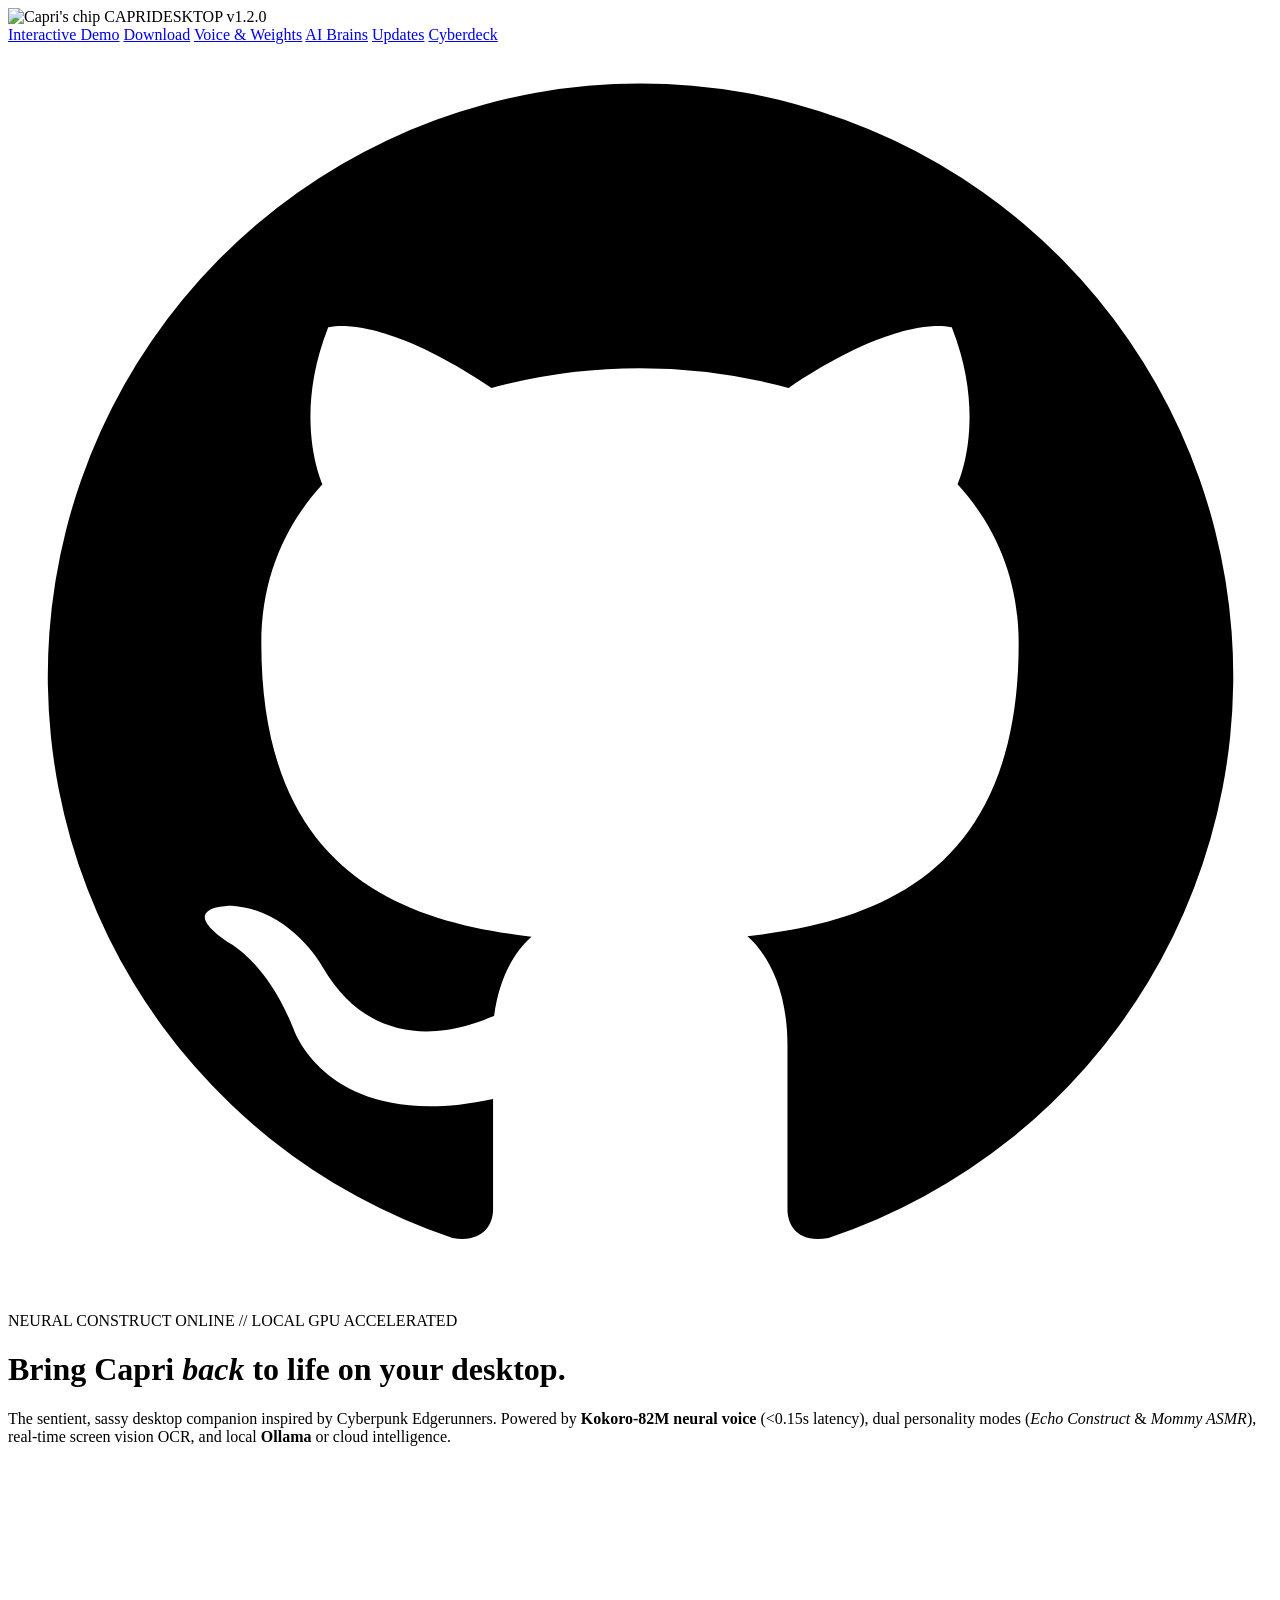
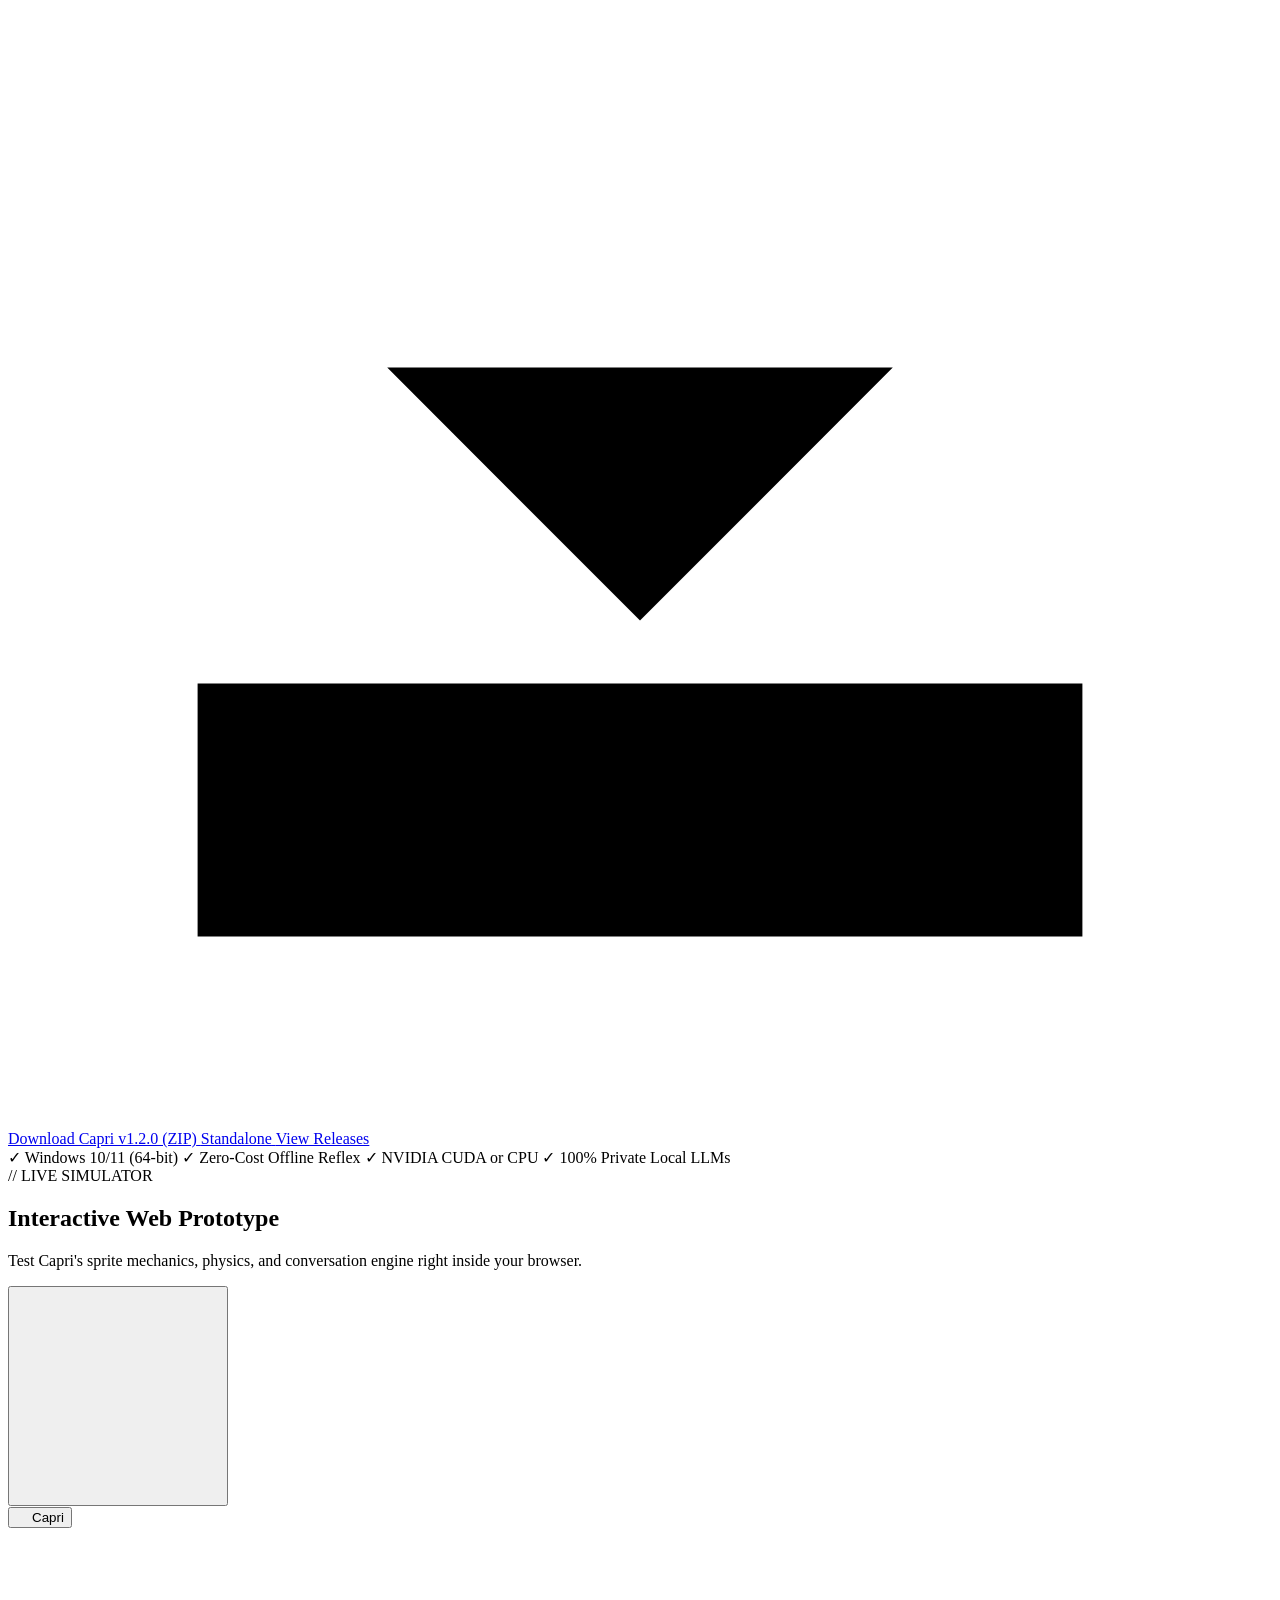
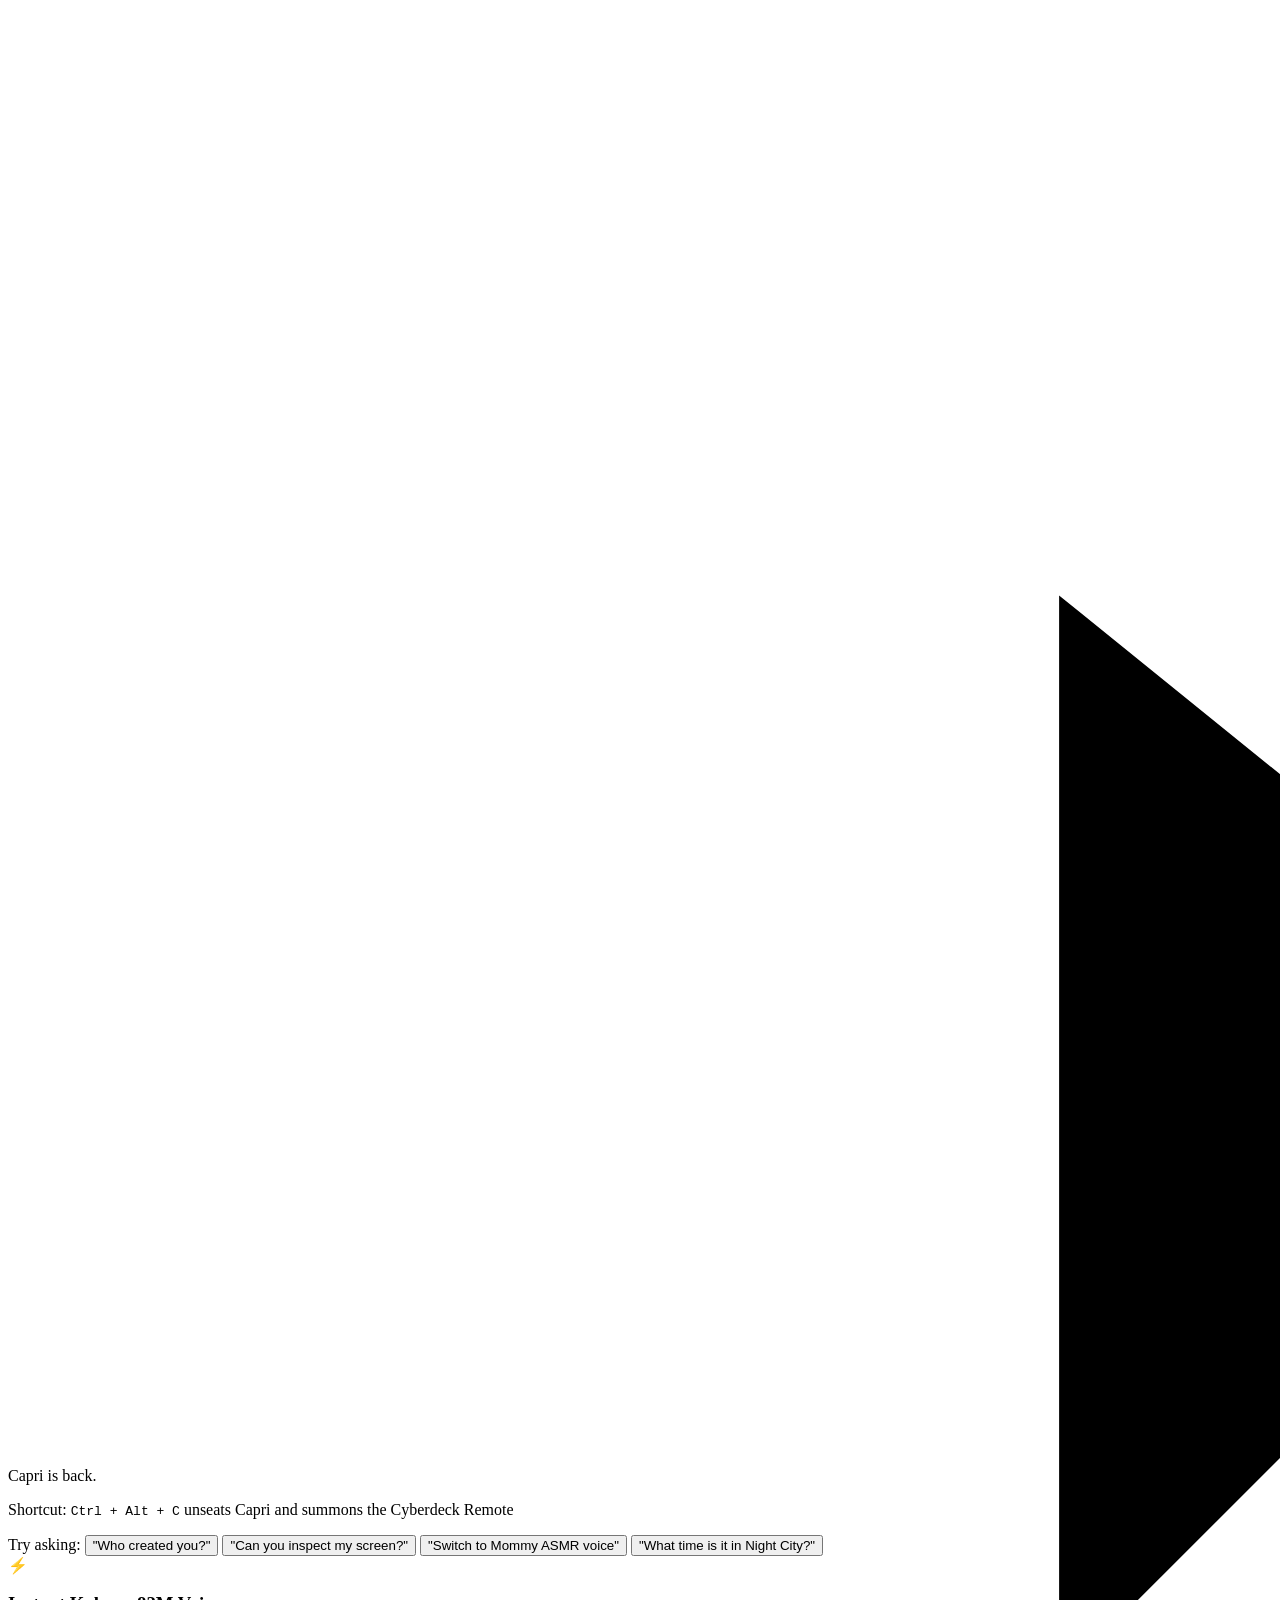
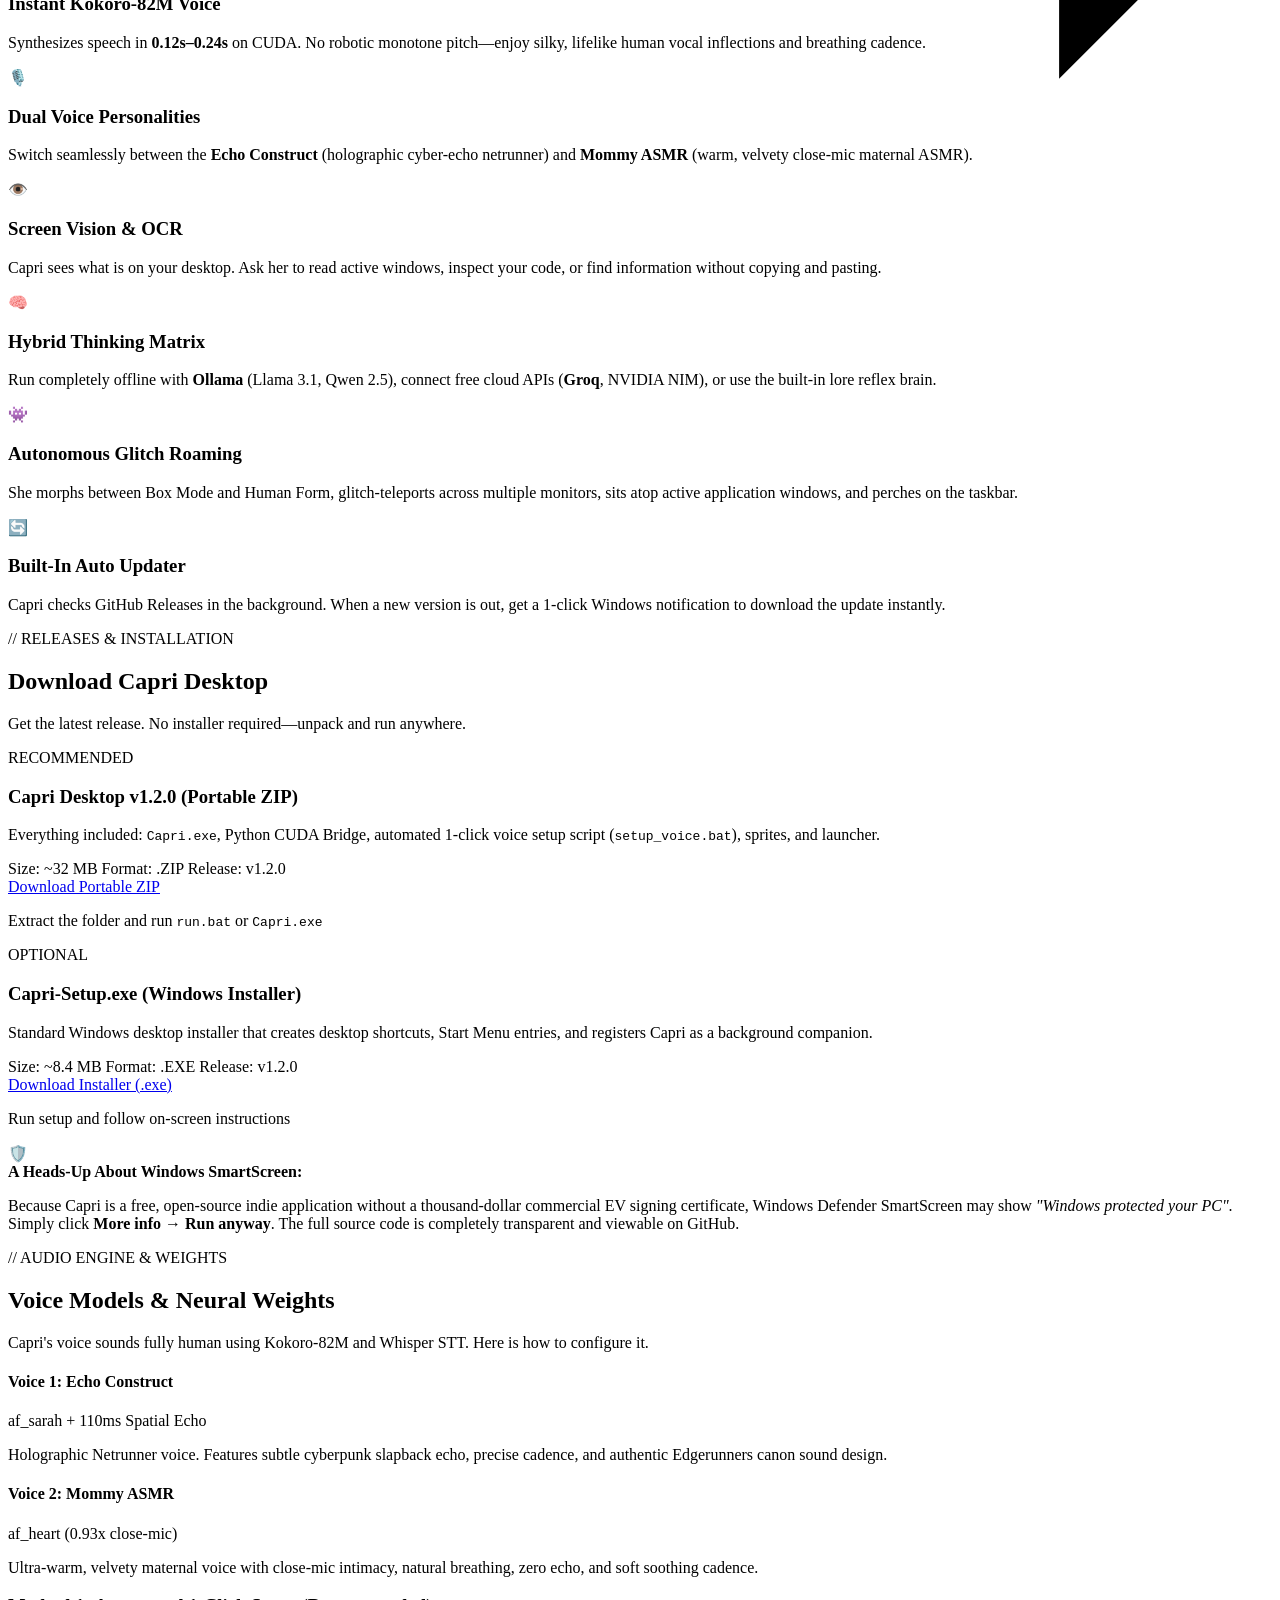
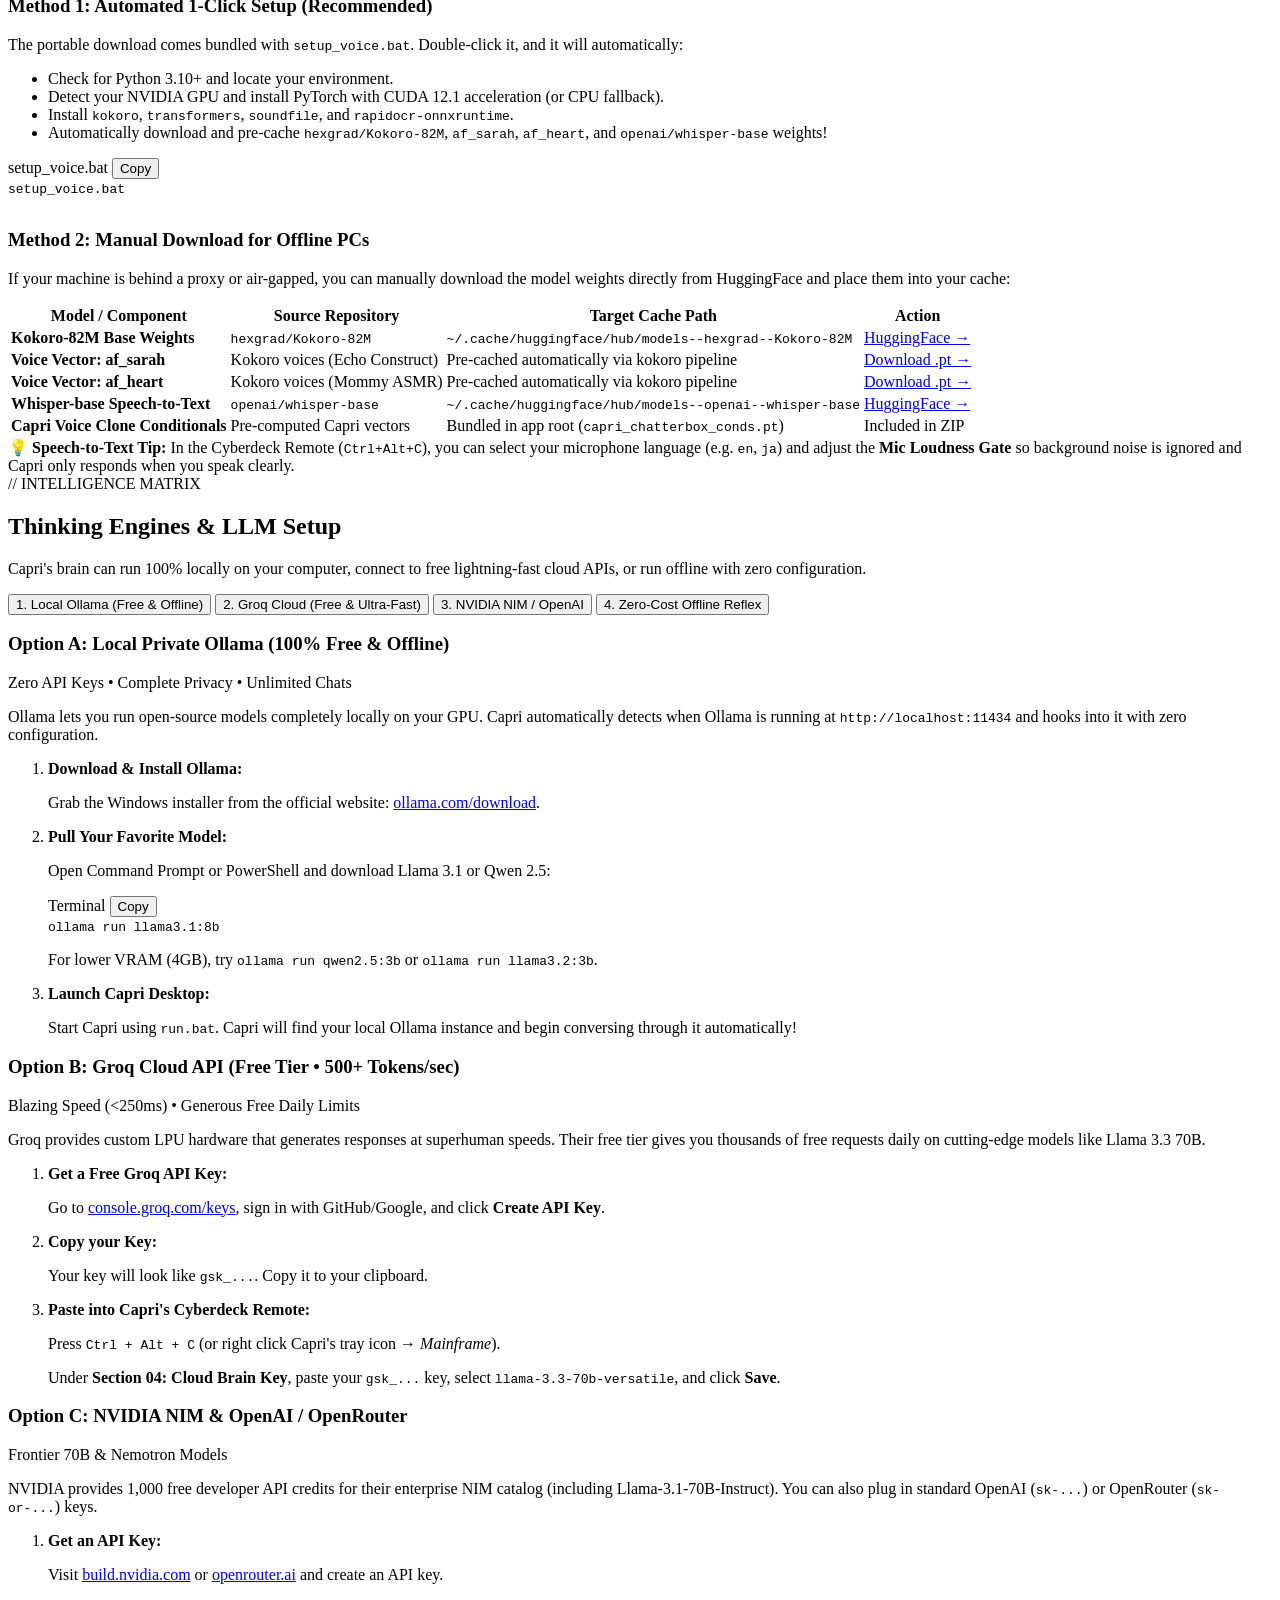
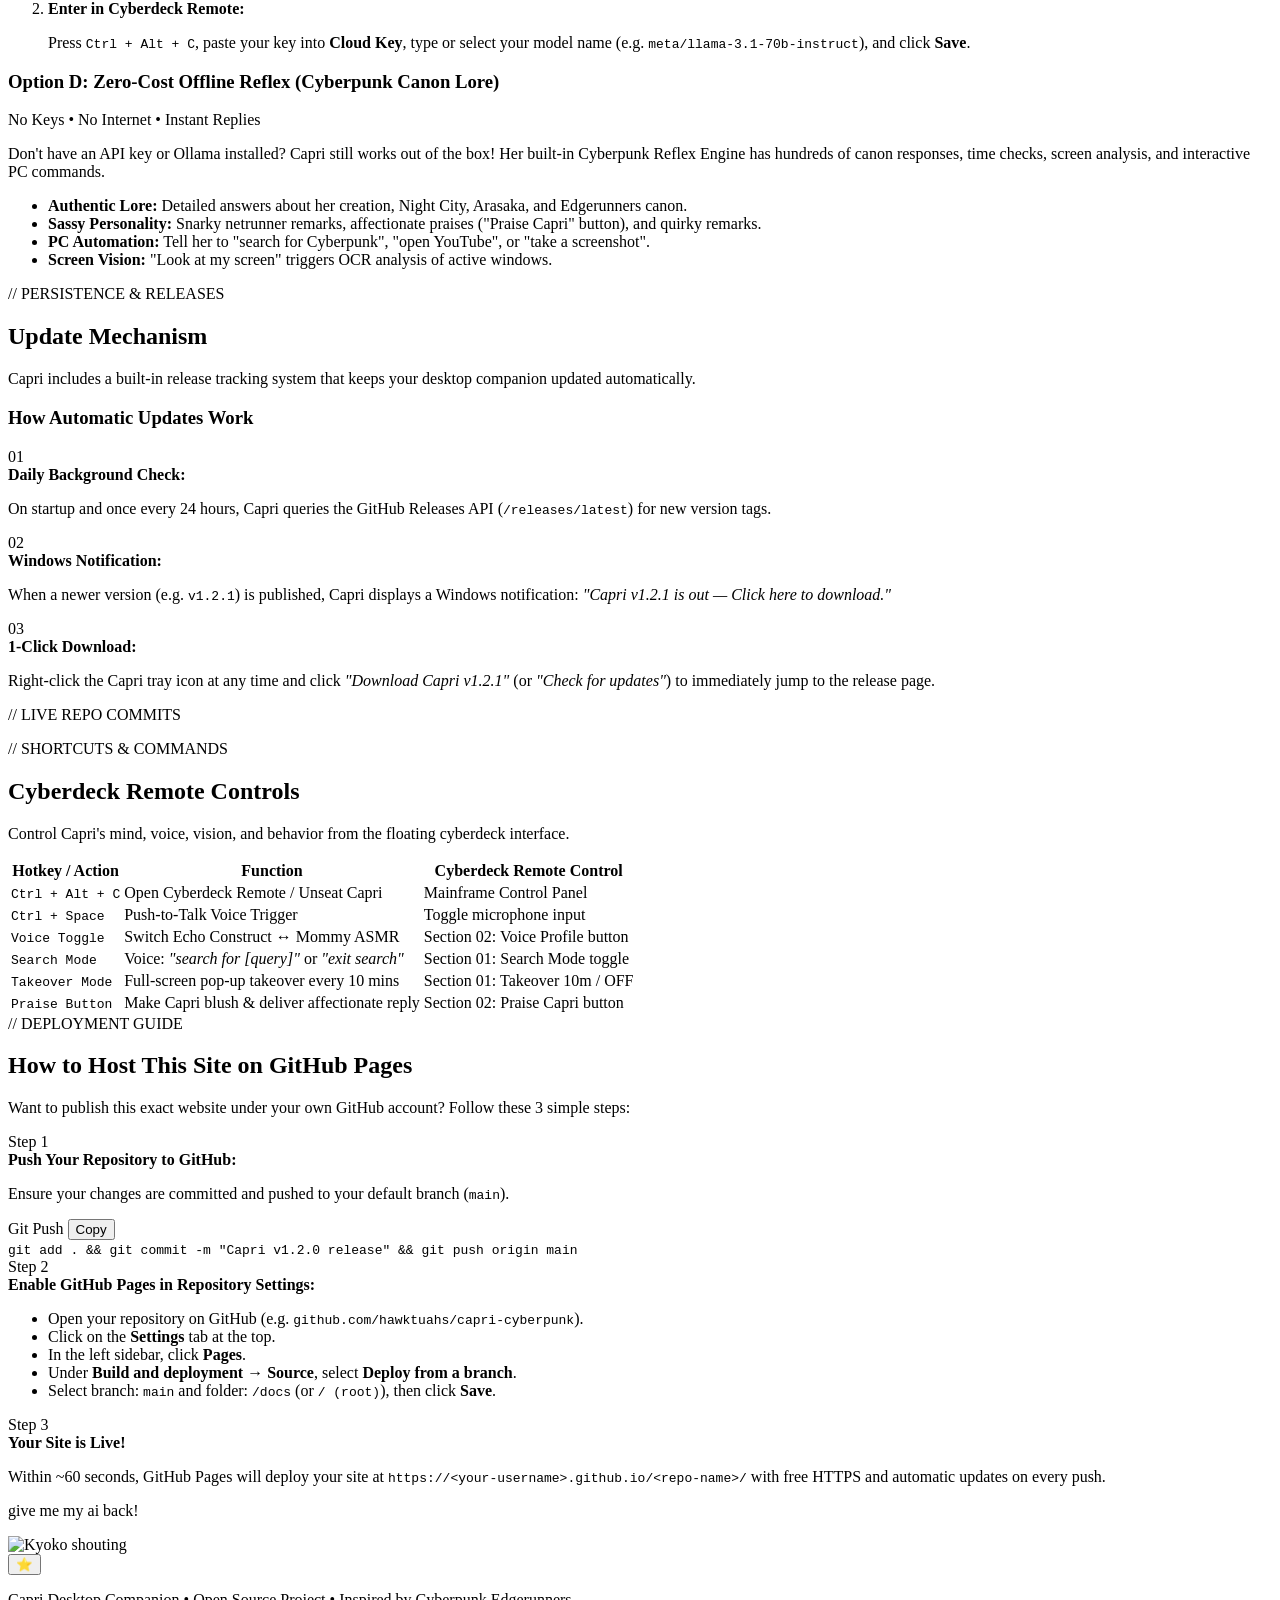
==== site/index.html @ 784b1cc0 "Update target repository to hawktuahs/capri-cyberpunk" ====
<!doctype html>
<html lang="en">
<head>
  <meta charset="UTF-8">
  <meta name="viewport" content="width=device-width, initial-scale=1">
  <meta name="theme-color" content="#0e1015">
  <meta name="description" content="Capri Desktop — The sentient Cyberpunk Edgerunners companion with Kokoro neural voice, dual personas (Echo & Mommy ASMR), screen vision, and local Ollama or cloud thinking.">
  <title>Capri Desktop // Sentient Cyberpunk Companion</title>
  <link rel="icon" type="image/x-icon" href="assets/chip.ico">
  <link rel="stylesheet" href="style.css">
  <script src="app.js" defer></script>
</head>
<body>
  <div class="nav-bar">
    <div class="nav-content">
      <div class="brand">
        <img class="nav-chip" src="assets/chip.png" alt="Capri's chip" width="36" height="25">
        <span class="brand-title">CAPRI<span class="brand-sub">DESKTOP v1.2.0</span></span>
      </div>
      <div class="nav-links">
        <a href="#demo">Interactive Demo</a>
        <a href="#downloads">Download</a>
        <a href="#voice-setup">Voice &amp; Weights</a>
        <a href="#brains">AI Brains</a>
        <a href="#updates">Updates</a>
        <a href="#controls">Cyberdeck</a>
        <a class="github-icon" href="https://github.com/hawktuahs/capri-cyberpunk" target="_blank" rel="noopener noreferrer" aria-label="GitHub Repository">
          <svg viewBox="0 0 24 24" aria-hidden="true"><path d="M12 .75a11.25 11.25 0 0 0-3.56 21.92c.56.1.77-.24.77-.54v-2.1c-3.13.68-3.79-1.33-3.79-1.33-.51-1.3-1.25-1.65-1.25-1.65-1.02-.7.08-.69.08-.69 1.13.08 1.72 1.16 1.72 1.16 1 1.72 2.62 1.22 3.26.93.1-.73.39-1.22.71-1.5-2.5-.29-5.13-1.25-5.13-5.57 0-1.23.44-2.23 1.16-3.02-.12-.28-.5-1.43.11-2.98 0 0 .95-.3 3.1 1.15a10.83 10.83 0 0 1 5.64 0c2.15-1.45 3.1-1.15 3.1-1.15.61 1.55.23 2.7.11 2.98.72.79 1.16 1.79 1.16 3.02 0 4.33-2.64 5.28-5.15 5.56.4.35.76 1.03.76 2.08v3.11c0 .3.2.65.78.54A11.25 11.25 0 0 0 12 .75Z"/></svg>
        </a>
      </div>
    </div>
  </div>

  <div class="page">
    <!-- HERO SECTION -->
    <header class="hero">
      <div class="status-badge"><span class="pulse-dot"></span> NEURAL CONSTRUCT ONLINE // LOCAL GPU ACCELERATED</div>
      <h1>Bring Capri <em>back</em> to life on your desktop.</h1>
      <p class="hero-desc">
        The sentient, sassy desktop companion inspired by Cyberpunk Edgerunners. Powered by 
        <strong>Kokoro-82M neural voice</strong> (&lt;0.15s latency), dual personality modes 
        (<em>Echo Construct</em> &amp; <em>Mommy ASMR</em>), real-time screen vision OCR, 
        and local <strong>Ollama</strong> or cloud intelligence.
      </p>

      <div class="hero-actions">
        <a id="install" class="btn btn-primary" href="https://github.com/hawktuahs/capri-cyberpunk/releases/download/v1.2.0/Capri-Desktop-v1.2.0.zip">
          <svg viewBox="0 0 20 20" aria-hidden="true"><path d="M10 2v10m-4-4 4 4 4-4M3 13v4h14v-4"/></svg>
          <span>Download Capri v1.2.0 (ZIP)</span>
          <span class="download-badge">Standalone</span>
        </a>
        <a class="btn btn-secondary" href="https://github.com/hawktuahs/capri-cyberpunk/releases/latest" target="_blank" rel="noopener noreferrer">
          <span>View Releases</span>
        </a>
      </div>
      <div class="hero-specs">
        <span>✓ Windows 10/11 (64-bit)</span>
        <span>✓ Zero-Cost Offline Reflex</span>
        <span>✓ NVIDIA CUDA or CPU</span>
        <span>✓ 100% Private Local LLMs</span>
      </div>
    </header>

    <!-- LIVE DEMO STAGE -->
    <section class="demo-section" id="demo">
      <div class="section-title-wrap">
        <span class="section-kicker">// LIVE SIMULATOR</span>
        <h2>Interactive Web Prototype</h2>
        <p>Test Capri's sprite mechanics, physics, and conversation engine right inside your browser.</p>
      </div>

      <div id="demo-box" class="demo" tabindex="-1" role="region" aria-label="Interactive browser demonstration of Capri">
        <button id="demo-capri" class="demo-capri" aria-label="Capri. Drag to move, click to react, or use arrow keys and Enter."><span class="sprite"></span></button>
        <div id="taskbar" class="taskbar"><span class="xp-start" aria-hidden="true"></span><button id="demo-restore" class="xp-app" type="button" aria-label="Bring Capri back"><img src="assets/chip.png" alt="" width="16" height="11">Capri</button></div>
        <div id="talk-pill" class="talk-pill" hidden>
          <button id="talk-type" type="button" aria-label="Type to Capri"><svg viewBox="0 0 24 24" aria-hidden="true"><g transform="rotate(-45 12 12)"><rect x="4" y="9.5" width="12" height="5" rx="1.2"/><path d="M16.6 9.5 21 12l-4.4 2.5Z"/><path class="gap" d="M7.2 9v6M16 9v6"/></g></svg></button>
          <span aria-hidden="true"></span>
          <button id="talk-voice" type="button" aria-label="Talk to Capri out loud"><svg viewBox="0 0 24 24" aria-hidden="true"><path d="M4.8 9.5v5M8.4 7v10M12 5v14M15.6 7.5v9M19.2 10v4"/></svg></button>
        </div>
        <div id="talk-box" class="talk-box" hidden aria-hidden="true"><svg class="talk-frame"></svg><p class="talk-heard"></p><p class="talk-reply"><span class="talk-name">CAPRI:</span> <span class="talk-words"></span><span class="talk-caret"></span></p></div>
        <form id="talk-typer" class="talk-typer" hidden><svg class="talk-frame" aria-hidden="true"></svg><label for="talk-input">&gt; you:</label><input id="talk-input" type="text" maxlength="240" autocomplete="off" spellcheck="false" enterkeyhint="send"></form>
        <div id="player-cursor" class="player-cursor" aria-hidden="true"><svg viewBox="0 0 28 34"><path d="M3 2v24l6-6 5 11 5-2-5-10h10L3 2Z"/></svg></div>
        <span id="demo-status" class="sr-only" role="status"></span>
      </div>

      <div class="demo-hints">
        <p class="hint">Shortcut: <code>Ctrl + Alt + C</code> unseats Capri and summons the Cyberdeck Remote</p>
        <div class="prompt-chips">
          <span class="prompt-label">Try asking:</span>
          <button type="button" class="chip-btn" data-say="Who created you?">"Who created you?"</button>
          <button type="button" class="chip-btn" data-say="Can you inspect my screen?">"Can you inspect my screen?"</button>
          <button type="button" class="chip-btn" data-say="Switch to Mommy ASMR voice">"Switch to Mommy ASMR voice"</button>
          <button type="button" class="chip-btn" data-say="What time is it in Night City?">"What time is it in Night City?"</button>
        </div>
      </div>
    </section>

    <!-- KEY FEATURES OVERVIEW -->
    <section class="features-grid">
      <div class="feature-card">
        <div class="card-icon">⚡</div>
        <h3>Instant Kokoro-82M Voice</h3>
        <p>Synthesizes speech in <strong>0.12s–0.24s</strong> on CUDA. No robotic monotone pitch—enjoy silky, lifelike human vocal inflections and breathing cadence.</p>
      </div>

      <div class="feature-card">
        <div class="card-icon">🎙️</div>
        <h3>Dual Voice Personalities</h3>
        <p>Switch seamlessly between the <strong>Echo Construct</strong> (holographic cyber-echo netrunner) and <strong>Mommy ASMR</strong> (warm, velvety close-mic maternal ASMR).</p>
      </div>

      <div class="feature-card">
        <div class="card-icon">👁️</div>
        <h3>Screen Vision &amp; OCR</h3>
        <p>Capri sees what is on your desktop. Ask her to read active windows, inspect your code, or find information without copying and pasting.</p>
      </div>

      <div class="feature-card">
        <div class="card-icon">🧠</div>
        <h3>Hybrid Thinking Matrix</h3>
        <p>Run completely offline with <strong>Ollama</strong> (Llama 3.1, Qwen 2.5), connect free cloud APIs (<strong>Groq</strong>, NVIDIA NIM), or use the built-in lore reflex brain.</p>
      </div>

      <div class="feature-card">
        <div class="card-icon">👾</div>
        <h3>Autonomous Glitch Roaming</h3>
        <p>She morphs between Box Mode and Human Form, glitch-teleports across multiple monitors, sits atop active application windows, and perches on the taskbar.</p>
      </div>

      <div class="feature-card">
        <div class="card-icon">🔄</div>
        <h3>Built-In Auto Updater</h3>
        <p>Capri checks GitHub Releases in the background. When a new version is out, get a 1-click Windows notification to download the update instantly.</p>
      </div>
    </section>

    <!-- DOWNLOADS SECTION -->
    <section class="content-section" id="downloads">
      <div class="section-title-wrap">
        <span class="section-kicker">// RELEASES &amp; INSTALLATION</span>
        <h2>Download Capri Desktop</h2>
        <p>Get the latest release. No installer required—unpack and run anywhere.</p>
      </div>

      <div class="downloads-container">
        <div class="download-card highlight">
          <div class="dl-badge">RECOMMENDED</div>
          <h3>Capri Desktop v1.2.0 (Portable ZIP)</h3>
          <p class="dl-desc">Everything included: <code>Capri.exe</code>, Python CUDA Bridge, automated 1-click voice setup script (<code>setup_voice.bat</code>), sprites, and launcher.</p>
          <div class="dl-meta">
            <span>Size: ~32 MB</span>
            <span>Format: .ZIP</span>
            <span>Release: v1.2.0</span>
          </div>
          <a class="btn btn-primary btn-block" href="https://github.com/hawktuahs/capri-cyberpunk/releases/download/v1.2.0/Capri-Desktop-v1.2.0.zip">
            Download Portable ZIP
          </a>
          <p class="dl-note">Extract the folder and run <code>run.bat</code> or <code>Capri.exe</code></p>
        </div>

        <div class="download-card">
          <div class="dl-badge secondary">OPTIONAL</div>
          <h3>Capri-Setup.exe (Windows Installer)</h3>
          <p class="dl-desc">Standard Windows desktop installer that creates desktop shortcuts, Start Menu entries, and registers Capri as a background companion.</p>
          <div class="dl-meta">
            <span>Size: ~8.4 MB</span>
            <span>Format: .EXE</span>
            <span>Release: v1.2.0</span>
          </div>
          <a class="btn btn-secondary btn-block" href="https://github.com/hawktuahs/capri-cyberpunk/releases/download/v1.2.0/Capri-Setup.exe">
            Download Installer (.exe)
          </a>
          <p class="dl-note">Run setup and follow on-screen instructions</p>
        </div>
      </div>

      <!-- SMART SCREEN HEADS UP -->
      <div class="alert-box">
        <div class="alert-icon">🛡️</div>
        <div class="alert-content">
          <strong>A Heads-Up About Windows SmartScreen:</strong>
          <p>
            Because Capri is a free, open-source indie application without a thousand-dollar commercial EV signing certificate, 
            Windows Defender SmartScreen may show <em>"Windows protected your PC"</em>. 
            Simply click <strong>More info</strong> &rarr; <strong>Run anyway</strong>. 
            The full source code is completely transparent and viewable on GitHub.
          </p>
        </div>
      </div>
    </section>

    <!-- VOICE MODELS & WEIGHTS SECTION -->
    <section class="content-section" id="voice-setup">
      <div class="section-title-wrap">
        <span class="section-kicker">// AUDIO ENGINE &amp; WEIGHTS</span>
        <h2>Voice Models &amp; Neural Weights</h2>
        <p>Capri's voice sounds fully human using Kokoro-82M and Whisper STT. Here is how to configure it.</p>
      </div>

      <div class="card voice-box">
        <div class="voice-personas">
          <div class="persona-card">
            <h4>Voice 1: Echo Construct</h4>
            <div class="persona-tag">af_sarah + 110ms Spatial Echo</div>
            <p>Holographic Netrunner voice. Features subtle cyberpunk slapback echo, precise cadence, and authentic Edgerunners canon sound design.</p>
          </div>
          <div class="persona-card">
            <h4>Voice 2: Mommy ASMR</h4>
            <div class="persona-tag">af_heart (0.93x close-mic)</div>
            <p>Ultra-warm, velvety maternal voice with close-mic intimacy, natural breathing, zero echo, and soft soothing cadence.</p>
          </div>
        </div>

        <h3 class="step-head">Method 1: Automated 1-Click Setup (Recommended)</h3>
        <p>The portable download comes bundled with <code>setup_voice.bat</code>. Double-click it, and it will automatically:</p>
        <ul class="clean-list">
          <li>Check for Python 3.10+ and locate your environment.</li>
          <li>Detect your NVIDIA GPU and install PyTorch with CUDA 12.1 acceleration (or CPU fallback).</li>
          <li>Install <code>kokoro</code>, <code>transformers</code>, <code>soundfile</code>, and <code>rapidocr-onnxruntime</code>.</li>
          <li>Automatically download and pre-cache <code>hexgrad/Kokoro-82M</code>, <code>af_sarah</code>, <code>af_heart</code>, and <code>openai/whisper-base</code> weights!</li>
        </ul>
        <div class="code-terminal">
          <div class="terminal-bar">
            <span>setup_voice.bat</span>
            <button class="copy-btn" data-copy="setup_voice.bat">Copy</button>
          </div>
          <code>setup_voice.bat</code>
        </div>

        <h3 class="step-head" style="margin-top: 2rem;">Method 2: Manual Download for Offline PCs</h3>
        <p>If your machine is behind a proxy or air-gapped, you can manually download the model weights directly from HuggingFace and place them into your cache:</p>

        <div class="table-responsive">
          <table class="weights-table">
            <thead>
              <tr>
                <th>Model / Component</th>
                <th>Source Repository</th>
                <th>Target Cache Path</th>
                <th>Action</th>
              </tr>
            </thead>
            <tbody>
              <tr>
                <td><strong>Kokoro-82M Base Weights</strong></td>
                <td><code>hexgrad/Kokoro-82M</code></td>
                <td><code>~/.cache/huggingface/hub/models--hexgrad--Kokoro-82M</code></td>
                <td><a href="https://huggingface.co/hexgrad/Kokoro-82M" target="_blank" class="table-link">HuggingFace &rarr;</a></td>
              </tr>
              <tr>
                <td><strong>Voice Vector: af_sarah</strong></td>
                <td>Kokoro voices (Echo Construct)</td>
                <td>Pre-cached automatically via kokoro pipeline</td>
                <td><a href="https://huggingface.co/hexgrad/Kokoro-82M/resolve/main/voices/af_sarah.pt" target="_blank" class="table-link">Download .pt &rarr;</a></td>
              </tr>
              <tr>
                <td><strong>Voice Vector: af_heart</strong></td>
                <td>Kokoro voices (Mommy ASMR)</td>
                <td>Pre-cached automatically via kokoro pipeline</td>
                <td><a href="https://huggingface.co/hexgrad/Kokoro-82M/resolve/main/voices/af_heart.pt" target="_blank" class="table-link">Download .pt &rarr;</a></td>
              </tr>
              <tr>
                <td><strong>Whisper-base Speech-to-Text</strong></td>
                <td><code>openai/whisper-base</code></td>
                <td><code>~/.cache/huggingface/hub/models--openai--whisper-base</code></td>
                <td><a href="https://huggingface.co/openai/whisper-base" target="_blank" class="table-link">HuggingFace &rarr;</a></td>
              </tr>
              <tr>
                <td><strong>Capri Voice Clone Conditionals</strong></td>
                <td>Pre-computed Capri vectors</td>
                <td>Bundled in app root (<code>capri_chatterbox_conds.pt</code>)</td>
                <td><span class="badge-included">Included in ZIP</span></td>
              </tr>
            </tbody>
          </table>
        </div>

        <div class="tip-box">
          <strong>💡 Speech-to-Text Tip:</strong> In the Cyberdeck Remote (<code>Ctrl+Alt+C</code>), you can select your microphone language (e.g. <code>en</code>, <code>ja</code>) and adjust the <strong>Mic Loudness Gate</strong> so background noise is ignored and Capri only responds when you speak clearly.
        </div>
      </div>
    </section>

    <!-- AI BRAINS & THINKING APIS (EXPLAINED SEPARATELY) -->
    <section class="content-section" id="brains">
      <div class="section-title-wrap">
        <span class="section-kicker">// INTELLIGENCE MATRIX</span>
        <h2>Thinking Engines &amp; LLM Setup</h2>
        <p>Capri's brain can run 100% locally on your computer, connect to free lightning-fast cloud APIs, or run offline with zero configuration.</p>
      </div>

      <!-- TAB BUTTONS -->
      <div class="tab-nav">
        <button class="tab-btn active" data-tab="tab-ollama">1. Local Ollama (Free &amp; Offline)</button>
        <button class="tab-btn" data-tab="tab-groq">2. Groq Cloud (Free &amp; Ultra-Fast)</button>
        <button class="tab-btn" data-tab="tab-nvidia">3. NVIDIA NIM / OpenAI</button>
        <button class="tab-btn" data-tab="tab-reflex">4. Zero-Cost Offline Reflex</button>
      </div>

      <!-- TAB 1: OLLAMA -->
      <div class="tab-content active" id="tab-ollama">
        <div class="card brain-card">
          <div class="brain-header">
            <h3>Option A: Local Private Ollama (100% Free &amp; Offline)</h3>
            <span class="badge-pill green">Zero API Keys • Complete Privacy • Unlimited Chats</span>
          </div>
          <p>
            Ollama lets you run open-source models completely locally on your GPU. Capri automatically detects when 
            Ollama is running at <code>http://localhost:11434</code> and hooks into it with zero configuration.
          </p>

          <ol class="setup-steps">
            <li>
              <strong>Download &amp; Install Ollama:</strong>
              <p>Grab the Windows installer from the official website: <a href="https://ollama.com/download" target="_blank">ollama.com/download</a>.</p>
            </li>
            <li>
              <strong>Pull Your Favorite Model:</strong>
              <p>Open Command Prompt or PowerShell and download Llama 3.1 or Qwen 2.5:</p>
              <div class="code-terminal">
                <div class="terminal-bar">
                  <span>Terminal</span>
                  <button class="copy-btn" data-copy="ollama run llama3.1:8b">Copy</button>
                </div>
                <code>ollama run llama3.1:8b</code>
              </div>
              <p class="sub-hint">For lower VRAM (4GB), try <code>ollama run qwen2.5:3b</code> or <code>ollama run llama3.2:3b</code>.</p>
            </li>
            <li>
              <strong>Launch Capri Desktop:</strong>
              <p>Start Capri using <code>run.bat</code>. Capri will find your local Ollama instance and begin conversing through it automatically!</p>
            </li>
          </ol>
        </div>
      </div>

      <!-- TAB 2: GROQ -->
      <div class="tab-content" id="tab-groq">
        <div class="card brain-card">
          <div class="brain-header">
            <h3>Option B: Groq Cloud API (Free Tier • 500+ Tokens/sec)</h3>
            <span class="badge-pill cyan">Blazing Speed (&lt;250ms) • Generous Free Daily Limits</span>
          </div>
          <p>
            Groq provides custom LPU hardware that generates responses at superhuman speeds. Their free tier gives you 
            thousands of free requests daily on cutting-edge models like Llama 3.3 70B.
          </p>

          <ol class="setup-steps">
            <li>
              <strong>Get a Free Groq API Key:</strong>
              <p>Go to <a href="https://console.groq.com/keys" target="_blank">console.groq.com/keys</a>, sign in with GitHub/Google, and click <strong>Create API Key</strong>.</p>
            </li>
            <li>
              <strong>Copy your Key:</strong>
              <p>Your key will look like <code>gsk_...</code>. Copy it to your clipboard.</p>
            </li>
            <li>
              <strong>Paste into Capri's Cyberdeck Remote:</strong>
              <p>Press <code>Ctrl + Alt + C</code> (or right click Capri's tray icon &rarr; <em>Mainframe</em>).</p>
              <p>Under <strong>Section 04: Cloud Brain Key</strong>, paste your <code>gsk_...</code> key, select <code>llama-3.3-70b-versatile</code>, and click <strong>Save</strong>.</p>
            </li>
          </ol>
        </div>
      </div>

      <!-- TAB 3: NVIDIA NIM -->
      <div class="tab-content" id="tab-nvidia">
        <div class="card brain-card">
          <div class="brain-header">
            <h3>Option C: NVIDIA NIM &amp; OpenAI / OpenRouter</h3>
            <span class="badge-pill purple">Frontier 70B &amp; Nemotron Models</span>
          </div>
          <p>
            NVIDIA provides 1,000 free developer API credits for their enterprise NIM catalog (including Llama-3.1-70B-Instruct). 
            You can also plug in standard OpenAI (<code>sk-...</code>) or OpenRouter (<code>sk-or-...</code>) keys.
          </p>

          <ol class="setup-steps">
            <li>
              <strong>Get an API Key:</strong>
              <p>Visit <a href="https://build.nvidia.com/" target="_blank">build.nvidia.com</a> or <a href="https://openrouter.ai/" target="_blank">openrouter.ai</a> and create an API key.</p>
            </li>
            <li>
              <strong>Enter in Cyberdeck Remote:</strong>
              <p>Press <code>Ctrl + Alt + C</code>, paste your key into <strong>Cloud Key</strong>, type or select your model name (e.g. <code>meta/llama-3.1-70b-instruct</code>), and click <strong>Save</strong>.</p>
            </li>
          </ol>
        </div>
      </div>

      <!-- TAB 4: OFFLINE REFLEX -->
      <div class="tab-content" id="tab-reflex">
        <div class="card brain-card">
          <div class="brain-header">
            <h3>Option D: Zero-Cost Offline Reflex (Cyberpunk Canon Lore)</h3>
            <span class="badge-pill orange">No Keys • No Internet • Instant Replies</span>
          </div>
          <p>
            Don't have an API key or Ollama installed? Capri still works out of the box! Her built-in 
            Cyberpunk Reflex Engine has hundreds of canon responses, time checks, screen analysis, 
            and interactive PC commands.
          </p>
          <ul class="clean-list">
            <li><strong>Authentic Lore:</strong> Detailed answers about her creation, Night City, Arasaka, and Edgerunners canon.</li>
            <li><strong>Sassy Personality:</strong> Snarky netrunner remarks, affectionate praises ("Praise Capri" button), and quirky remarks.</li>
            <li><strong>PC Automation:</strong> Tell her to "search for Cyberpunk", "open YouTube", or "take a screenshot".</li>
            <li><strong>Screen Vision:</strong> "Look at my screen" triggers OCR analysis of active windows.</li>
          </ul>
        </div>
      </div>
    </section>

    <!-- UPDATE MECHANISM SECTION -->
    <section class="content-section" id="updates">
      <div class="section-title-wrap">
        <span class="section-kicker">// PERSISTENCE &amp; RELEASES</span>
        <h2>Update Mechanism</h2>
        <p>Capri includes a built-in release tracking system that keeps your desktop companion updated automatically.</p>
      </div>

      <div class="updates-layout">
        <div class="card updates-card">
          <h3>How Automatic Updates Work</h3>
          <div class="flow-step">
            <span class="step-num">01</span>
            <div>
              <strong>Daily Background Check:</strong>
              <p>On startup and once every 24 hours, Capri queries the GitHub Releases API (<code>/releases/latest</code>) for new version tags.</p>
            </div>
          </div>

          <div class="flow-step">
            <span class="step-num">02</span>
            <div>
              <strong>Windows Notification:</strong>
              <p>When a newer version (e.g. <code>v1.2.1</code>) is published, Capri displays a Windows notification: <em>"Capri v1.2.1 is out — Click here to download."</em></p>
            </div>
          </div>

          <div class="flow-step">
            <span class="step-num">03</span>
            <div>
              <strong>1-Click Download:</strong>
              <p>Right-click the Capri tray icon at any time and click <em>"Download Capri v1.2.1"</em> (or <em>"Check for updates"</em>) to immediately jump to the release page.</p>
            </div>
          </div>
        </div>

        <aside id="changelog" class="changelog" aria-label="Latest changes">
          <p class="changelog-head">// LIVE REPO COMMITS</p>
          <div class="changelog-window">
            <ol class="changelog-track"></ol>
          </div>
        </aside>
      </div>
    </section>

    <!-- CYBERDECK REMOTE & CONTROLS -->
    <section class="content-section" id="controls">
      <div class="section-title-wrap">
        <span class="section-kicker">// SHORTCUTS &amp; COMMANDS</span>
        <h2>Cyberdeck Remote Controls</h2>
        <p>Control Capri's mind, voice, vision, and behavior from the floating cyberdeck interface.</p>
      </div>

      <div class="table-responsive">
        <table class="controls-table">
          <thead>
            <tr>
              <th>Hotkey / Action</th>
              <th>Function</th>
              <th>Cyberdeck Remote Control</th>
            </tr>
          </thead>
          <tbody>
            <tr>
              <td><code>Ctrl + Alt + C</code></td>
              <td>Open Cyberdeck Remote / Unseat Capri</td>
              <td>Mainframe Control Panel</td>
            </tr>
            <tr>
              <td><code>Ctrl + Space</code></td>
              <td>Push-to-Talk Voice Trigger</td>
              <td>Toggle microphone input</td>
            </tr>
            <tr>
              <td><code>Voice Toggle</code></td>
              <td>Switch Echo Construct &harr; Mommy ASMR</td>
              <td>Section 02: Voice Profile button</td>
            </tr>
            <tr>
              <td><code>Search Mode</code></td>
              <td>Voice: <em>"search for [query]"</em> or <em>"exit search"</em></td>
              <td>Section 01: Search Mode toggle</td>
            </tr>
            <tr>
              <td><code>Takeover Mode</code></td>
              <td>Full-screen pop-up takeover every 10 mins</td>
              <td>Section 01: Takeover 10m / OFF</td>
            </tr>
            <tr>
              <td><code>Praise Button</code></td>
              <td>Make Capri blush &amp; deliver affectionate reply</td>
              <td>Section 02: Praise Capri button</td>
            </tr>
          </tbody>
        </table>
      </div>
    </section>

    <!-- GITHUB PAGES PUBLISHING GUIDE -->
    <section class="content-section" id="publishing">
      <div class="section-title-wrap">
        <span class="section-kicker">// DEPLOYMENT GUIDE</span>
        <h2>How to Host This Site on GitHub Pages</h2>
        <p>Want to publish this exact website under your own GitHub account? Follow these 3 simple steps:</p>
      </div>

      <div class="card publish-guide">
        <div class="guide-step">
          <div class="step-badge">Step 1</div>
          <div class="step-body">
            <strong>Push Your Repository to GitHub:</strong>
            <p>Ensure your changes are committed and pushed to your default branch (<code>main</code>).</p>
            <div class="code-terminal">
              <div class="terminal-bar">
                <span>Git Push</span>
                <button class="copy-btn" data-copy="git add . && git commit -m 'Capri v1.2.0 release' && git push origin main">Copy</button>
              </div>
              <code>git add . && git commit -m "Capri v1.2.0 release" && git push origin main</code>
            </div>
          </div>
        </div>

        <div class="guide-step">
          <div class="step-badge">Step 2</div>
          <div class="step-body">
            <strong>Enable GitHub Pages in Repository Settings:</strong>
            <ul class="clean-list">
              <li>Open your repository on GitHub (e.g. <code>github.com/hawktuahs/capri-cyberpunk</code>).</li>
              <li>Click on the <strong>Settings</strong> tab at the top.</li>
              <li>In the left sidebar, click <strong>Pages</strong>.</li>
              <li>Under <strong>Build and deployment &rarr; Source</strong>, select <strong>Deploy from a branch</strong>.</li>
              <li>Select branch: <code>main</code> and folder: <code>/docs</code> (or <code>/ (root)</code>), then click <strong>Save</strong>.</li>
            </ul>
          </div>
        </div>

        <div class="guide-step">
          <div class="step-badge">Step 3</div>
          <div class="step-body">
            <strong>Your Site is Live!</strong>
            <p>Within ~60 seconds, GitHub Pages will deploy your site at <code>https://&lt;your-username&gt;.github.io/&lt;repo-name&gt;/</code> with free HTTPS and automatic updates on every push.</p>
          </div>
        </div>
      </div>
    </section>

    <!-- FOOTER -->
    <footer class="footer">
      <aside class="kyoko">
        <p class="bubble">give me my ai back!</p>
        <img src="assets/kyoko.png" alt="Kyoko shouting" width="120" height="120">
      </aside>
      <div class="footer-bottom">
        <button id="star" class="star" type="button" data-api="https://capri-reactions.lachydotmcg.workers.dev/star" aria-pressed="false">⭐<span></span></button>
        <p class="footer-credits">Capri Desktop Companion • Open Source Project • Inspired by Cyberpunk Edgerunners</p>
      </div>
    </footer>
  </div>

  <!-- HEADS UP DIALOG -->
  <dialog id="heads-up" class="heads-up" aria-label="Before you install">
    <div>
      <p>This is a new app, so it's not 'signed' yet, Windows may warn you, and VirusTotal may freak out 😭. The code’s all open source, so you can check it yourself if you're worried: <a href="https://github.com/hawktuahs/capri-cyberpunk" target="_blank" rel="noopener noreferrer">github.com/hawktuahs/capri-cyberpunk</a>. If you see “Windows protected your PC”, click More info, then Run anyway. :)</p>
      <form method="dialog"><button type="submit" autofocus>OK</button></form>
    </div>
  </dialog>
</body>
</html>
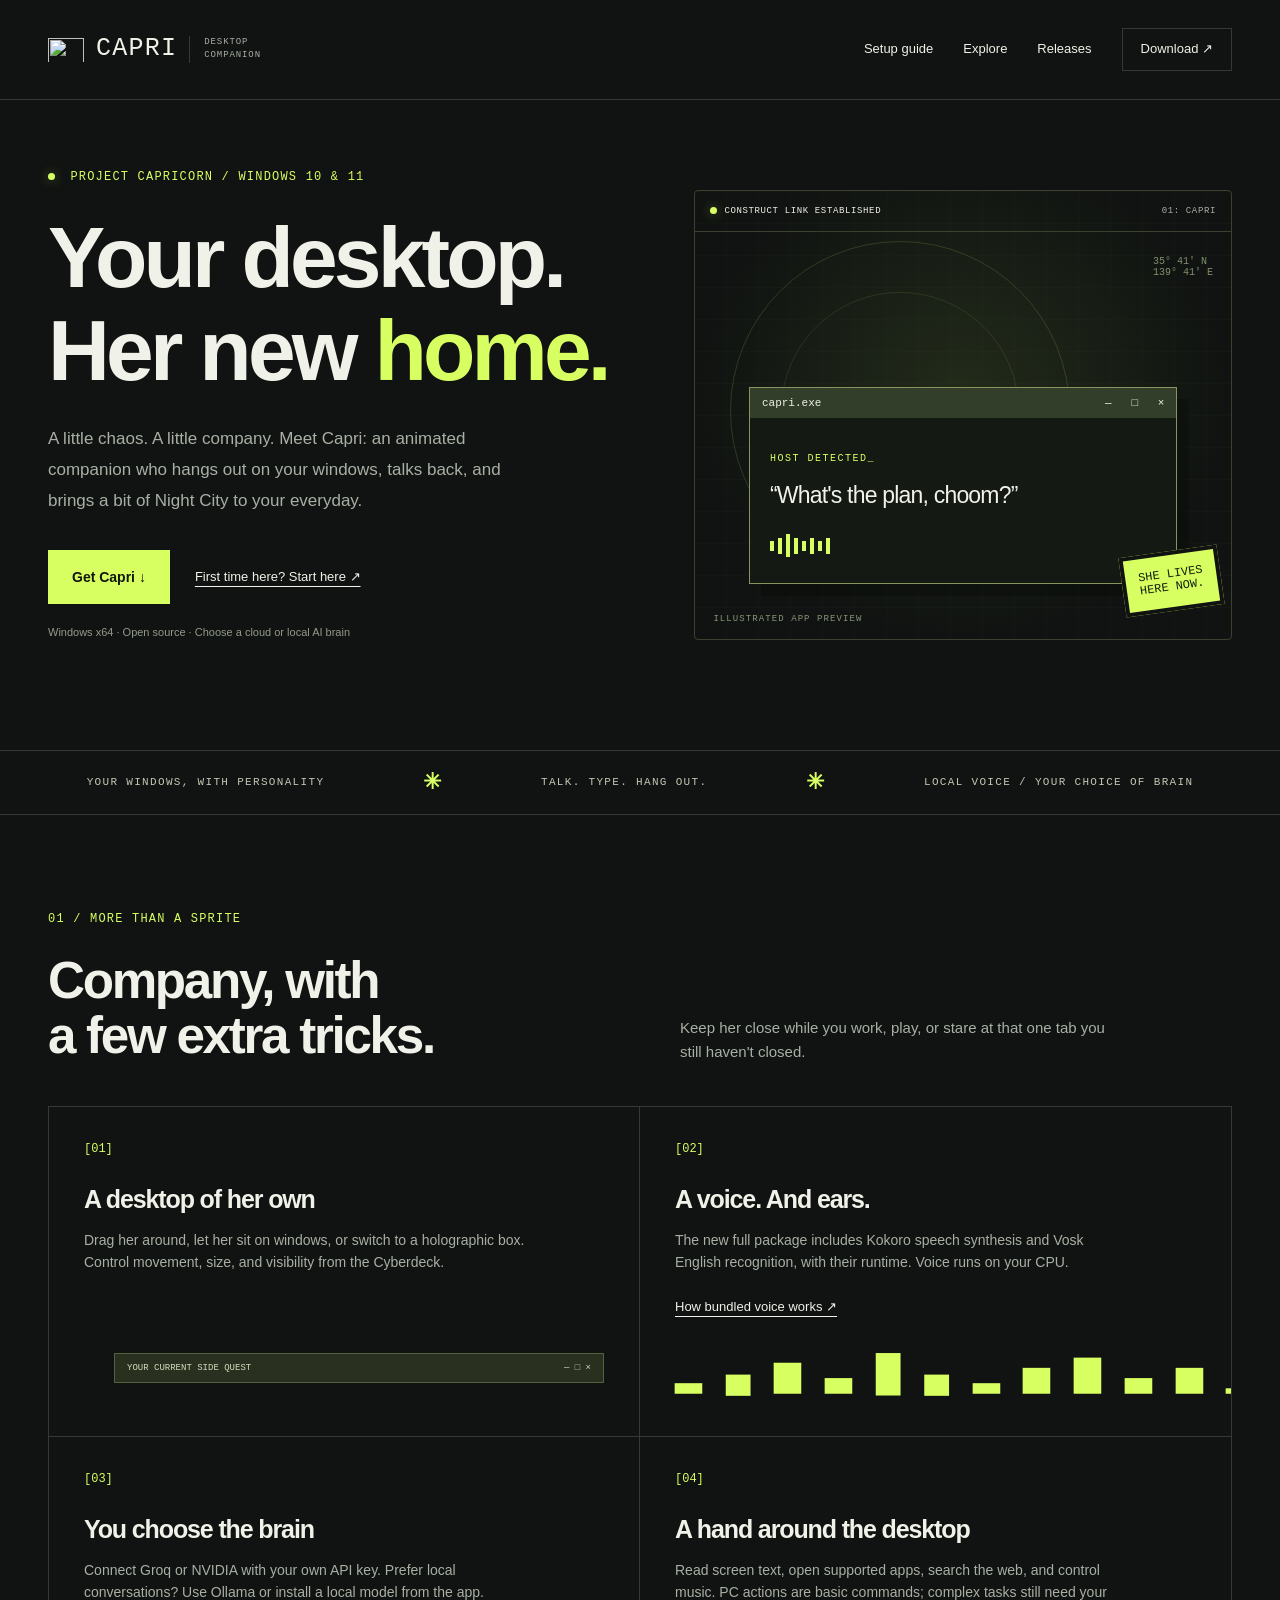
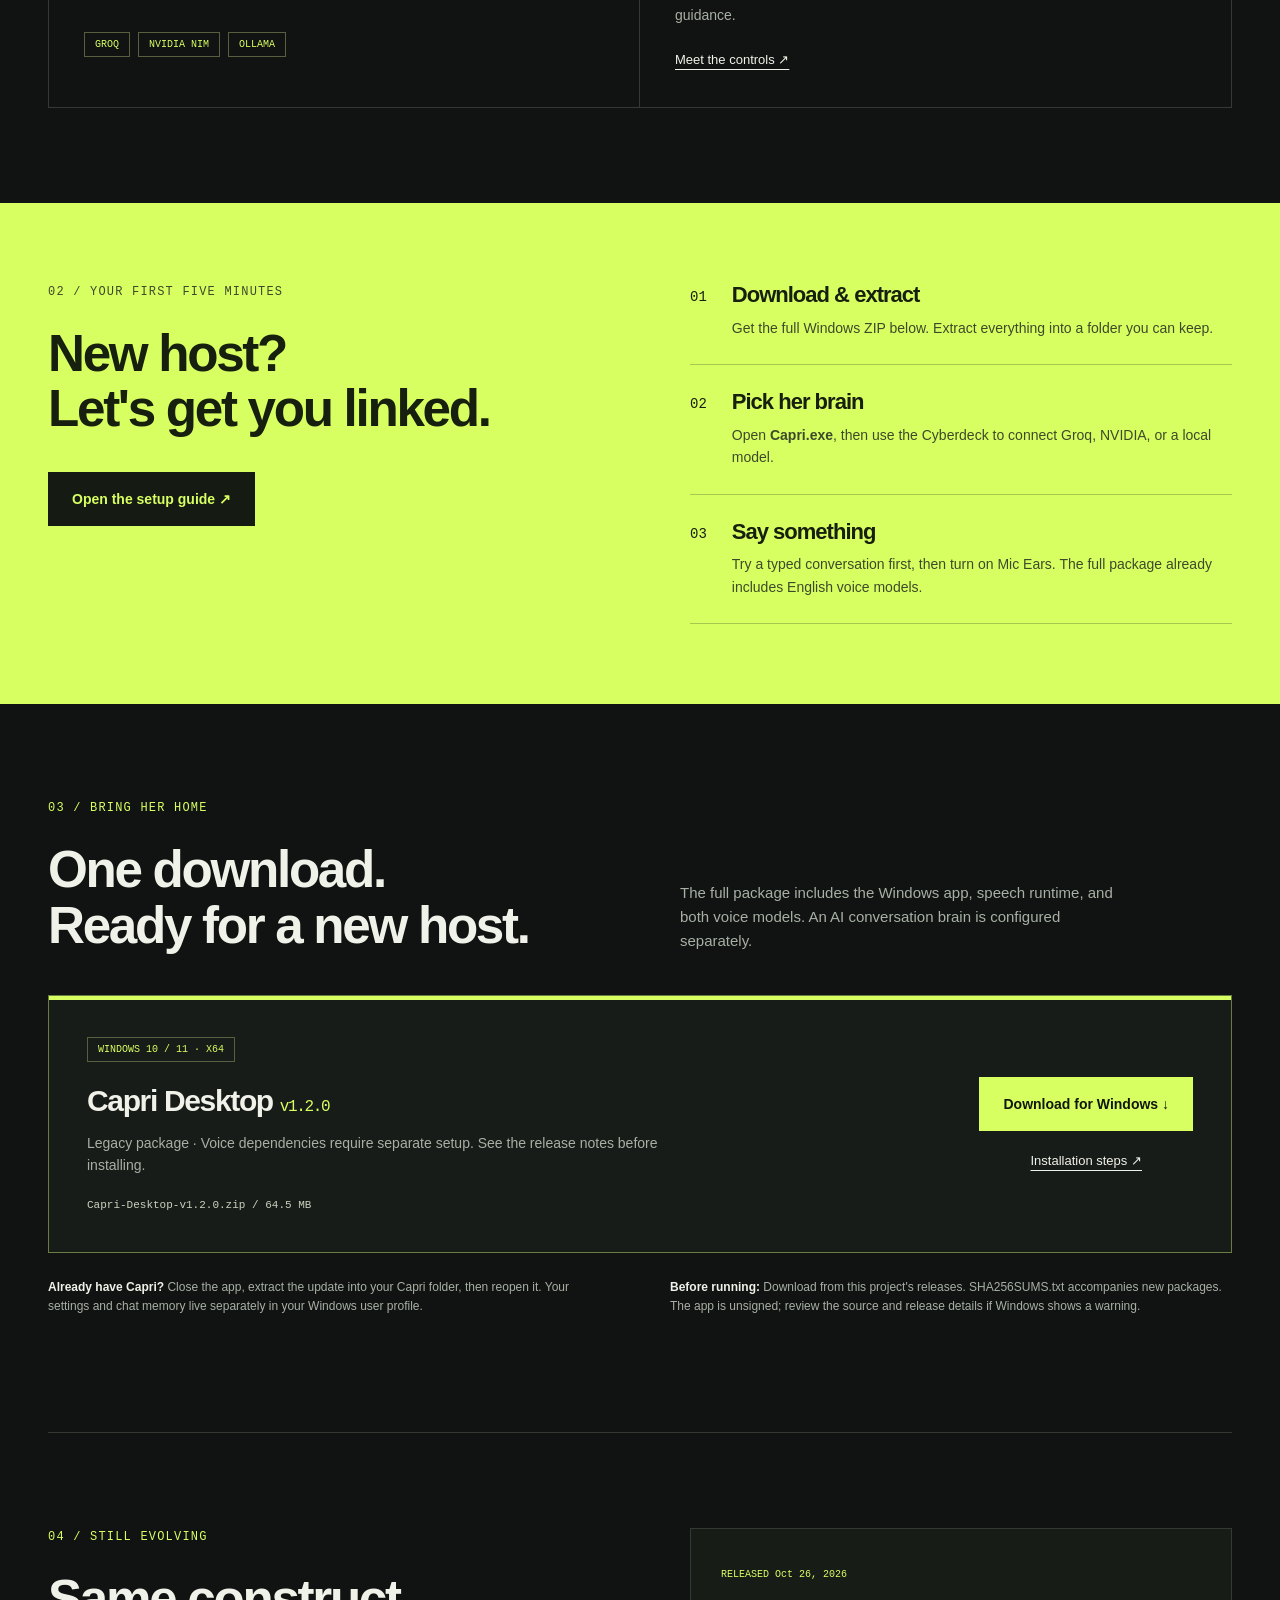
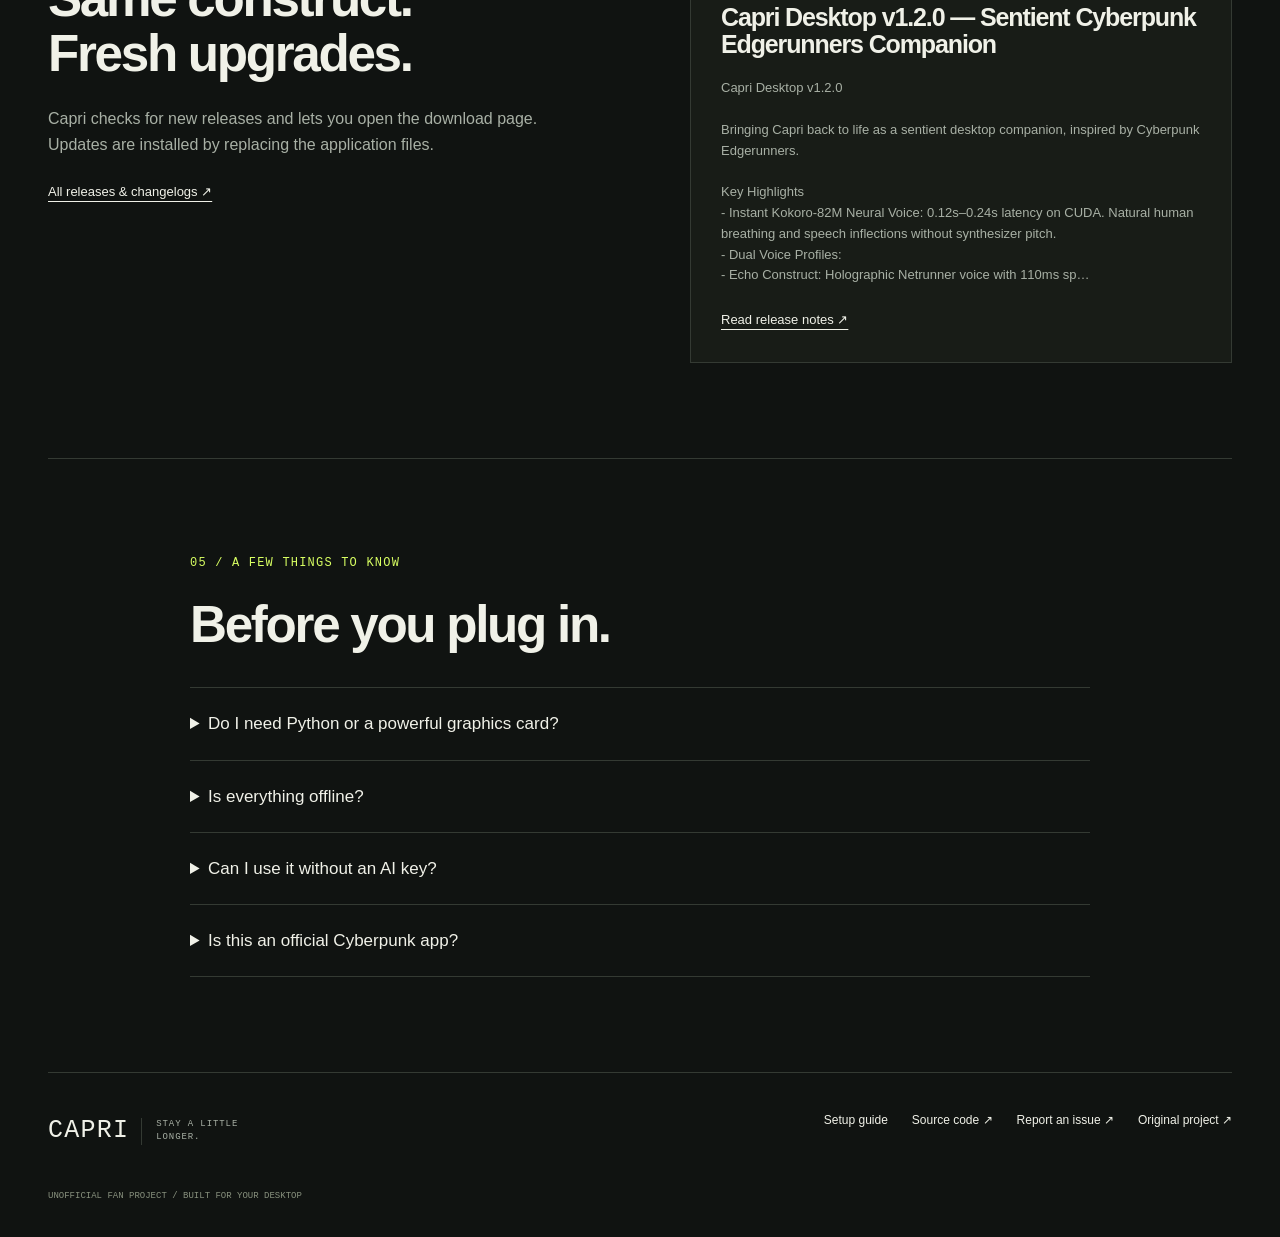
==== commit 45b14f01: "Ship bundled offline speech and a guided download website" ====
--- a/site/index.html
+++ b/site/index.html
@@ -1,581 +1,13 @@
 <!doctype html>
-<html lang="en">
-<head>
-  <meta charset="UTF-8">
-  <meta name="viewport" content="width=device-width, initial-scale=1">
-  <meta name="theme-color" content="#0e1015">
-  <meta name="description" content="Capri Desktop — The sentient Cyberpunk Edgerunners companion with Kokoro neural voice, dual personas (Echo & Mommy ASMR), screen vision, and local Ollama or cloud thinking.">
-  <title>Capri Desktop // Sentient Cyberpunk Companion</title>
-  <link rel="icon" type="image/x-icon" href="assets/chip.ico">
-  <link rel="stylesheet" href="style.css">
-  <script src="app.js" defer></script>
-</head>
-<body>
-  <div class="nav-bar">
-    <div class="nav-content">
-      <div class="brand">
-        <img class="nav-chip" src="assets/chip.png" alt="Capri's chip" width="36" height="25">
-        <span class="brand-title">CAPRI<span class="brand-sub">DESKTOP v1.2.0</span></span>
-      </div>
-      <div class="nav-links">
-        <a href="#demo">Interactive Demo</a>
-        <a href="#downloads">Download</a>
-        <a href="#voice-setup">Voice &amp; Weights</a>
-        <a href="#brains">AI Brains</a>
-        <a href="#updates">Updates</a>
-        <a href="#controls">Cyberdeck</a>
-        <a class="github-icon" href="https://github.com/hawktuahs/capri-cyberpunk" target="_blank" rel="noopener noreferrer" aria-label="GitHub Repository">
-          <svg viewBox="0 0 24 24" aria-hidden="true"><path d="M12 .75a11.25 11.25 0 0 0-3.56 21.92c.56.1.77-.24.77-.54v-2.1c-3.13.68-3.79-1.33-3.79-1.33-.51-1.3-1.25-1.65-1.25-1.65-1.02-.7.08-.69.08-.69 1.13.08 1.72 1.16 1.72 1.16 1 1.72 2.62 1.22 3.26.93.1-.73.39-1.22.71-1.5-2.5-.29-5.13-1.25-5.13-5.57 0-1.23.44-2.23 1.16-3.02-.12-.28-.5-1.43.11-2.98 0 0 .95-.3 3.1 1.15a10.83 10.83 0 0 1 5.64 0c2.15-1.45 3.1-1.15 3.1-1.15.61 1.55.23 2.7.11 2.98.72.79 1.16 1.79 1.16 3.02 0 4.33-2.64 5.28-5.15 5.56.4.35.76 1.03.76 2.08v3.11c0 .3.2.65.78.54A11.25 11.25 0 0 0 12 .75Z"/></svg>
-        </a>
-      </div>
-    </div>
-  </div>
-
-  <div class="page">
-    <!-- HERO SECTION -->
-    <header class="hero">
-      <div class="status-badge"><span class="pulse-dot"></span> NEURAL CONSTRUCT ONLINE // LOCAL GPU ACCELERATED</div>
-      <h1>Bring Capri <em>back</em> to life on your desktop.</h1>
-      <p class="hero-desc">
-        The sentient, sassy desktop companion inspired by Cyberpunk Edgerunners. Powered by 
-        <strong>Kokoro-82M neural voice</strong> (&lt;0.15s latency), dual personality modes 
-        (<em>Echo Construct</em> &amp; <em>Mommy ASMR</em>), real-time screen vision OCR, 
-        and local <strong>Ollama</strong> or cloud intelligence.
-      </p>
-
-      <div class="hero-actions">
-        <a id="install" class="btn btn-primary" href="https://github.com/hawktuahs/capri-cyberpunk/releases/download/v1.2.0/Capri-Desktop-v1.2.0.zip">
-          <svg viewBox="0 0 20 20" aria-hidden="true"><path d="M10 2v10m-4-4 4 4 4-4M3 13v4h14v-4"/></svg>
-          <span>Download Capri v1.2.0 (ZIP)</span>
-          <span class="download-badge">Standalone</span>
-        </a>
-        <a class="btn btn-secondary" href="https://github.com/hawktuahs/capri-cyberpunk/releases/latest" target="_blank" rel="noopener noreferrer">
-          <span>View Releases</span>
-        </a>
-      </div>
-      <div class="hero-specs">
-        <span>✓ Windows 10/11 (64-bit)</span>
-        <span>✓ Zero-Cost Offline Reflex</span>
-        <span>✓ NVIDIA CUDA or CPU</span>
-        <span>✓ 100% Private Local LLMs</span>
-      </div>
-    </header>
-
-    <!-- LIVE DEMO STAGE -->
-    <section class="demo-section" id="demo">
-      <div class="section-title-wrap">
-        <span class="section-kicker">// LIVE SIMULATOR</span>
-        <h2>Interactive Web Prototype</h2>
-        <p>Test Capri's sprite mechanics, physics, and conversation engine right inside your browser.</p>
-      </div>
-
-      <div id="demo-box" class="demo" tabindex="-1" role="region" aria-label="Interactive browser demonstration of Capri">
-        <button id="demo-capri" class="demo-capri" aria-label="Capri. Drag to move, click to react, or use arrow keys and Enter."><span class="sprite"></span></button>
-        <div id="taskbar" class="taskbar"><span class="xp-start" aria-hidden="true"></span><button id="demo-restore" class="xp-app" type="button" aria-label="Bring Capri back"><img src="assets/chip.png" alt="" width="16" height="11">Capri</button></div>
-        <div id="talk-pill" class="talk-pill" hidden>
-          <button id="talk-type" type="button" aria-label="Type to Capri"><svg viewBox="0 0 24 24" aria-hidden="true"><g transform="rotate(-45 12 12)"><rect x="4" y="9.5" width="12" height="5" rx="1.2"/><path d="M16.6 9.5 21 12l-4.4 2.5Z"/><path class="gap" d="M7.2 9v6M16 9v6"/></g></svg></button>
-          <span aria-hidden="true"></span>
-          <button id="talk-voice" type="button" aria-label="Talk to Capri out loud"><svg viewBox="0 0 24 24" aria-hidden="true"><path d="M4.8 9.5v5M8.4 7v10M12 5v14M15.6 7.5v9M19.2 10v4"/></svg></button>
-        </div>
-        <div id="talk-box" class="talk-box" hidden aria-hidden="true"><svg class="talk-frame"></svg><p class="talk-heard"></p><p class="talk-reply"><span class="talk-name">CAPRI:</span> <span class="talk-words"></span><span class="talk-caret"></span></p></div>
-        <form id="talk-typer" class="talk-typer" hidden><svg class="talk-frame" aria-hidden="true"></svg><label for="talk-input">&gt; you:</label><input id="talk-input" type="text" maxlength="240" autocomplete="off" spellcheck="false" enterkeyhint="send"></form>
-        <div id="player-cursor" class="player-cursor" aria-hidden="true"><svg viewBox="0 0 28 34"><path d="M3 2v24l6-6 5 11 5-2-5-10h10L3 2Z"/></svg></div>
-        <span id="demo-status" class="sr-only" role="status"></span>
-      </div>
-
-      <div class="demo-hints">
-        <p class="hint">Shortcut: <code>Ctrl + Alt + C</code> unseats Capri and summons the Cyberdeck Remote</p>
-        <div class="prompt-chips">
-          <span class="prompt-label">Try asking:</span>
-          <button type="button" class="chip-btn" data-say="Who created you?">"Who created you?"</button>
-          <button type="button" class="chip-btn" data-say="Can you inspect my screen?">"Can you inspect my screen?"</button>
-          <button type="button" class="chip-btn" data-say="Switch to Mommy ASMR voice">"Switch to Mommy ASMR voice"</button>
-          <button type="button" class="chip-btn" data-say="What time is it in Night City?">"What time is it in Night City?"</button>
-        </div>
-      </div>
-    </section>
-
-    <!-- KEY FEATURES OVERVIEW -->
-    <section class="features-grid">
-      <div class="feature-card">
-        <div class="card-icon">⚡</div>
-        <h3>Instant Kokoro-82M Voice</h3>
-        <p>Synthesizes speech in <strong>0.12s–0.24s</strong> on CUDA. No robotic monotone pitch—enjoy silky, lifelike human vocal inflections and breathing cadence.</p>
-      </div>
-
-      <div class="feature-card">
-        <div class="card-icon">🎙️</div>
-        <h3>Dual Voice Personalities</h3>
-        <p>Switch seamlessly between the <strong>Echo Construct</strong> (holographic cyber-echo netrunner) and <strong>Mommy ASMR</strong> (warm, velvety close-mic maternal ASMR).</p>
-      </div>
-
-      <div class="feature-card">
-        <div class="card-icon">👁️</div>
-        <h3>Screen Vision &amp; OCR</h3>
-        <p>Capri sees what is on your desktop. Ask her to read active windows, inspect your code, or find information without copying and pasting.</p>
-      </div>
-
-      <div class="feature-card">
-        <div class="card-icon">🧠</div>
-        <h3>Hybrid Thinking Matrix</h3>
-        <p>Run completely offline with <strong>Ollama</strong> (Llama 3.1, Qwen 2.5), connect free cloud APIs (<strong>Groq</strong>, NVIDIA NIM), or use the built-in lore reflex brain.</p>
-      </div>
-
-      <div class="feature-card">
-        <div class="card-icon">👾</div>
-        <h3>Autonomous Glitch Roaming</h3>
-        <p>She morphs between Box Mode and Human Form, glitch-teleports across multiple monitors, sits atop active application windows, and perches on the taskbar.</p>
-      </div>
-
-      <div class="feature-card">
-        <div class="card-icon">🔄</div>
-        <h3>Built-In Auto Updater</h3>
-        <p>Capri checks GitHub Releases in the background. When a new version is out, get a 1-click Windows notification to download the update instantly.</p>
-      </div>
-    </section>
-
-    <!-- DOWNLOADS SECTION -->
-    <section class="content-section" id="downloads">
-      <div class="section-title-wrap">
-        <span class="section-kicker">// RELEASES &amp; INSTALLATION</span>
-        <h2>Download Capri Desktop</h2>
-        <p>Get the latest release. No installer required—unpack and run anywhere.</p>
-      </div>
-
-      <div class="downloads-container">
-        <div class="download-card highlight">
-          <div class="dl-badge">RECOMMENDED</div>
-          <h3>Capri Desktop v1.2.0 (Portable ZIP)</h3>
-          <p class="dl-desc">Everything included: <code>Capri.exe</code>, Python CUDA Bridge, automated 1-click voice setup script (<code>setup_voice.bat</code>), sprites, and launcher.</p>
-          <div class="dl-meta">
-            <span>Size: ~32 MB</span>
-            <span>Format: .ZIP</span>
-            <span>Release: v1.2.0</span>
-          </div>
-          <a class="btn btn-primary btn-block" href="https://github.com/hawktuahs/capri-cyberpunk/releases/download/v1.2.0/Capri-Desktop-v1.2.0.zip">
-            Download Portable ZIP
-          </a>
-          <p class="dl-note">Extract the folder and run <code>run.bat</code> or <code>Capri.exe</code></p>
-        </div>
-
-        <div class="download-card">
-          <div class="dl-badge secondary">OPTIONAL</div>
-          <h3>Capri-Setup.exe (Windows Installer)</h3>
-          <p class="dl-desc">Standard Windows desktop installer that creates desktop shortcuts, Start Menu entries, and registers Capri as a background companion.</p>
-          <div class="dl-meta">
-            <span>Size: ~8.4 MB</span>
-            <span>Format: .EXE</span>
-            <span>Release: v1.2.0</span>
-          </div>
-          <a class="btn btn-secondary btn-block" href="https://github.com/hawktuahs/capri-cyberpunk/releases/download/v1.2.0/Capri-Setup.exe">
-            Download Installer (.exe)
-          </a>
-          <p class="dl-note">Run setup and follow on-screen instructions</p>
-        </div>
-      </div>
-
-      <!-- SMART SCREEN HEADS UP -->
-      <div class="alert-box">
-        <div class="alert-icon">🛡️</div>
-        <div class="alert-content">
-          <strong>A Heads-Up About Windows SmartScreen:</strong>
-          <p>
-            Because Capri is a free, open-source indie application without a thousand-dollar commercial EV signing certificate, 
-            Windows Defender SmartScreen may show <em>"Windows protected your PC"</em>. 
-            Simply click <strong>More info</strong> &rarr; <strong>Run anyway</strong>. 
-            The full source code is completely transparent and viewable on GitHub.
-          </p>
-        </div>
-      </div>
-    </section>
-
-    <!-- VOICE MODELS & WEIGHTS SECTION -->
-    <section class="content-section" id="voice-setup">
-      <div class="section-title-wrap">
-        <span class="section-kicker">// AUDIO ENGINE &amp; WEIGHTS</span>
-        <h2>Voice Models &amp; Neural Weights</h2>
-        <p>Capri's voice sounds fully human using Kokoro-82M and Whisper STT. Here is how to configure it.</p>
-      </div>
-
-      <div class="card voice-box">
-        <div class="voice-personas">
-          <div class="persona-card">
-            <h4>Voice 1: Echo Construct</h4>
-            <div class="persona-tag">af_sarah + 110ms Spatial Echo</div>
-            <p>Holographic Netrunner voice. Features subtle cyberpunk slapback echo, precise cadence, and authentic Edgerunners canon sound design.</p>
-          </div>
-          <div class="persona-card">
-            <h4>Voice 2: Mommy ASMR</h4>
-            <div class="persona-tag">af_heart (0.93x close-mic)</div>
-            <p>Ultra-warm, velvety maternal voice with close-mic intimacy, natural breathing, zero echo, and soft soothing cadence.</p>
-          </div>
-        </div>
-
-        <h3 class="step-head">Method 1: Automated 1-Click Setup (Recommended)</h3>
-        <p>The portable download comes bundled with <code>setup_voice.bat</code>. Double-click it, and it will automatically:</p>
-        <ul class="clean-list">
-          <li>Check for Python 3.10+ and locate your environment.</li>
-          <li>Detect your NVIDIA GPU and install PyTorch with CUDA 12.1 acceleration (or CPU fallback).</li>
-          <li>Install <code>kokoro</code>, <code>transformers</code>, <code>soundfile</code>, and <code>rapidocr-onnxruntime</code>.</li>
-          <li>Automatically download and pre-cache <code>hexgrad/Kokoro-82M</code>, <code>af_sarah</code>, <code>af_heart</code>, and <code>openai/whisper-base</code> weights!</li>
-        </ul>
-        <div class="code-terminal">
-          <div class="terminal-bar">
-            <span>setup_voice.bat</span>
-            <button class="copy-btn" data-copy="setup_voice.bat">Copy</button>
-          </div>
-          <code>setup_voice.bat</code>
-        </div>
-
-        <h3 class="step-head" style="margin-top: 2rem;">Method 2: Manual Download for Offline PCs</h3>
-        <p>If your machine is behind a proxy or air-gapped, you can manually download the model weights directly from HuggingFace and place them into your cache:</p>
-
-        <div class="table-responsive">
-          <table class="weights-table">
-            <thead>
-              <tr>
-                <th>Model / Component</th>
-                <th>Source Repository</th>
-                <th>Target Cache Path</th>
-                <th>Action</th>
-              </tr>
-            </thead>
-            <tbody>
-              <tr>
-                <td><strong>Kokoro-82M Base Weights</strong></td>
-                <td><code>hexgrad/Kokoro-82M</code></td>
-                <td><code>~/.cache/huggingface/hub/models--hexgrad--Kokoro-82M</code></td>
-                <td><a href="https://huggingface.co/hexgrad/Kokoro-82M" target="_blank" class="table-link">HuggingFace &rarr;</a></td>
-              </tr>
-              <tr>
-                <td><strong>Voice Vector: af_sarah</strong></td>
-                <td>Kokoro voices (Echo Construct)</td>
-                <td>Pre-cached automatically via kokoro pipeline</td>
-                <td><a href="https://huggingface.co/hexgrad/Kokoro-82M/resolve/main/voices/af_sarah.pt" target="_blank" class="table-link">Download .pt &rarr;</a></td>
-              </tr>
-              <tr>
-                <td><strong>Voice Vector: af_heart</strong></td>
-                <td>Kokoro voices (Mommy ASMR)</td>
-                <td>Pre-cached automatically via kokoro pipeline</td>
-                <td><a href="https://huggingface.co/hexgrad/Kokoro-82M/resolve/main/voices/af_heart.pt" target="_blank" class="table-link">Download .pt &rarr;</a></td>
-              </tr>
-              <tr>
-                <td><strong>Whisper-base Speech-to-Text</strong></td>
-                <td><code>openai/whisper-base</code></td>
-                <td><code>~/.cache/huggingface/hub/models--openai--whisper-base</code></td>
-                <td><a href="https://huggingface.co/openai/whisper-base" target="_blank" class="table-link">HuggingFace &rarr;</a></td>
-              </tr>
-              <tr>
-                <td><strong>Capri Voice Clone Conditionals</strong></td>
-                <td>Pre-computed Capri vectors</td>
-                <td>Bundled in app root (<code>capri_chatterbox_conds.pt</code>)</td>
-                <td><span class="badge-included">Included in ZIP</span></td>
-              </tr>
-            </tbody>
-          </table>
-        </div>
-
-        <div class="tip-box">
-          <strong>💡 Speech-to-Text Tip:</strong> In the Cyberdeck Remote (<code>Ctrl+Alt+C</code>), you can select your microphone language (e.g. <code>en</code>, <code>ja</code>) and adjust the <strong>Mic Loudness Gate</strong> so background noise is ignored and Capri only responds when you speak clearly.
-        </div>
-      </div>
-    </section>
-
-    <!-- AI BRAINS & THINKING APIS (EXPLAINED SEPARATELY) -->
-    <section class="content-section" id="brains">
-      <div class="section-title-wrap">
-        <span class="section-kicker">// INTELLIGENCE MATRIX</span>
-        <h2>Thinking Engines &amp; LLM Setup</h2>
-        <p>Capri's brain can run 100% locally on your computer, connect to free lightning-fast cloud APIs, or run offline with zero configuration.</p>
-      </div>
-
-      <!-- TAB BUTTONS -->
-      <div class="tab-nav">
-        <button class="tab-btn active" data-tab="tab-ollama">1. Local Ollama (Free &amp; Offline)</button>
-        <button class="tab-btn" data-tab="tab-groq">2. Groq Cloud (Free &amp; Ultra-Fast)</button>
-        <button class="tab-btn" data-tab="tab-nvidia">3. NVIDIA NIM / OpenAI</button>
-        <button class="tab-btn" data-tab="tab-reflex">4. Zero-Cost Offline Reflex</button>
-      </div>
-
-      <!-- TAB 1: OLLAMA -->
-      <div class="tab-content active" id="tab-ollama">
-        <div class="card brain-card">
-          <div class="brain-header">
-            <h3>Option A: Local Private Ollama (100% Free &amp; Offline)</h3>
-            <span class="badge-pill green">Zero API Keys • Complete Privacy • Unlimited Chats</span>
-          </div>
-          <p>
-            Ollama lets you run open-source models completely locally on your GPU. Capri automatically detects when 
-            Ollama is running at <code>http://localhost:11434</code> and hooks into it with zero configuration.
-          </p>
-
-          <ol class="setup-steps">
-            <li>
-              <strong>Download &amp; Install Ollama:</strong>
-              <p>Grab the Windows installer from the official website: <a href="https://ollama.com/download" target="_blank">ollama.com/download</a>.</p>
-            </li>
-            <li>
-              <strong>Pull Your Favorite Model:</strong>
-              <p>Open Command Prompt or PowerShell and download Llama 3.1 or Qwen 2.5:</p>
-              <div class="code-terminal">
-                <div class="terminal-bar">
-                  <span>Terminal</span>
-                  <button class="copy-btn" data-copy="ollama run llama3.1:8b">Copy</button>
-                </div>
-                <code>ollama run llama3.1:8b</code>
-              </div>
-              <p class="sub-hint">For lower VRAM (4GB), try <code>ollama run qwen2.5:3b</code> or <code>ollama run llama3.2:3b</code>.</p>
-            </li>
-            <li>
-              <strong>Launch Capri Desktop:</strong>
-              <p>Start Capri using <code>run.bat</code>. Capri will find your local Ollama instance and begin conversing through it automatically!</p>
-            </li>
-          </ol>
-        </div>
-      </div>
-
-      <!-- TAB 2: GROQ -->
-      <div class="tab-content" id="tab-groq">
-        <div class="card brain-card">
-          <div class="brain-header">
-            <h3>Option B: Groq Cloud API (Free Tier • 500+ Tokens/sec)</h3>
-            <span class="badge-pill cyan">Blazing Speed (&lt;250ms) • Generous Free Daily Limits</span>
-          </div>
-          <p>
-            Groq provides custom LPU hardware that generates responses at superhuman speeds. Their free tier gives you 
-            thousands of free requests daily on cutting-edge models like Llama 3.3 70B.
-          </p>
-
-          <ol class="setup-steps">
-            <li>
-              <strong>Get a Free Groq API Key:</strong>
-              <p>Go to <a href="https://console.groq.com/keys" target="_blank">console.groq.com/keys</a>, sign in with GitHub/Google, and click <strong>Create API Key</strong>.</p>
-            </li>
-            <li>
-              <strong>Copy your Key:</strong>
-              <p>Your key will look like <code>gsk_...</code>. Copy it to your clipboard.</p>
-            </li>
-            <li>
-              <strong>Paste into Capri's Cyberdeck Remote:</strong>
-              <p>Press <code>Ctrl + Alt + C</code> (or right click Capri's tray icon &rarr; <em>Mainframe</em>).</p>
-              <p>Under <strong>Section 04: Cloud Brain Key</strong>, paste your <code>gsk_...</code> key, select <code>llama-3.3-70b-versatile</code>, and click <strong>Save</strong>.</p>
-            </li>
-          </ol>
-        </div>
-      </div>
-
-      <!-- TAB 3: NVIDIA NIM -->
-      <div class="tab-content" id="tab-nvidia">
-        <div class="card brain-card">
-          <div class="brain-header">
-            <h3>Option C: NVIDIA NIM &amp; OpenAI / OpenRouter</h3>
-            <span class="badge-pill purple">Frontier 70B &amp; Nemotron Models</span>
-          </div>
-          <p>
-            NVIDIA provides 1,000 free developer API credits for their enterprise NIM catalog (including Llama-3.1-70B-Instruct). 
-            You can also plug in standard OpenAI (<code>sk-...</code>) or OpenRouter (<code>sk-or-...</code>) keys.
-          </p>
-
-          <ol class="setup-steps">
-            <li>
-              <strong>Get an API Key:</strong>
-              <p>Visit <a href="https://build.nvidia.com/" target="_blank">build.nvidia.com</a> or <a href="https://openrouter.ai/" target="_blank">openrouter.ai</a> and create an API key.</p>
-            </li>
-            <li>
-              <strong>Enter in Cyberdeck Remote:</strong>
-              <p>Press <code>Ctrl + Alt + C</code>, paste your key into <strong>Cloud Key</strong>, type or select your model name (e.g. <code>meta/llama-3.1-70b-instruct</code>), and click <strong>Save</strong>.</p>
-            </li>
-          </ol>
-        </div>
-      </div>
-
-      <!-- TAB 4: OFFLINE REFLEX -->
-      <div class="tab-content" id="tab-reflex">
-        <div class="card brain-card">
-          <div class="brain-header">
-            <h3>Option D: Zero-Cost Offline Reflex (Cyberpunk Canon Lore)</h3>
-            <span class="badge-pill orange">No Keys • No Internet • Instant Replies</span>
-          </div>
-          <p>
-            Don't have an API key or Ollama installed? Capri still works out of the box! Her built-in 
-            Cyberpunk Reflex Engine has hundreds of canon responses, time checks, screen analysis, 
-            and interactive PC commands.
-          </p>
-          <ul class="clean-list">
-            <li><strong>Authentic Lore:</strong> Detailed answers about her creation, Night City, Arasaka, and Edgerunners canon.</li>
-            <li><strong>Sassy Personality:</strong> Snarky netrunner remarks, affectionate praises ("Praise Capri" button), and quirky remarks.</li>
-            <li><strong>PC Automation:</strong> Tell her to "search for Cyberpunk", "open YouTube", or "take a screenshot".</li>
-            <li><strong>Screen Vision:</strong> "Look at my screen" triggers OCR analysis of active windows.</li>
-          </ul>
-        </div>
-      </div>
-    </section>
-
-    <!-- UPDATE MECHANISM SECTION -->
-    <section class="content-section" id="updates">
-      <div class="section-title-wrap">
-        <span class="section-kicker">// PERSISTENCE &amp; RELEASES</span>
-        <h2>Update Mechanism</h2>
-        <p>Capri includes a built-in release tracking system that keeps your desktop companion updated automatically.</p>
-      </div>
-
-      <div class="updates-layout">
-        <div class="card updates-card">
-          <h3>How Automatic Updates Work</h3>
-          <div class="flow-step">
-            <span class="step-num">01</span>
-            <div>
-              <strong>Daily Background Check:</strong>
-              <p>On startup and once every 24 hours, Capri queries the GitHub Releases API (<code>/releases/latest</code>) for new version tags.</p>
-            </div>
-          </div>
-
-          <div class="flow-step">
-            <span class="step-num">02</span>
-            <div>
-              <strong>Windows Notification:</strong>
-              <p>When a newer version (e.g. <code>v1.2.1</code>) is published, Capri displays a Windows notification: <em>"Capri v1.2.1 is out — Click here to download."</em></p>
-            </div>
-          </div>
-
-          <div class="flow-step">
-            <span class="step-num">03</span>
-            <div>
-              <strong>1-Click Download:</strong>
-              <p>Right-click the Capri tray icon at any time and click <em>"Download Capri v1.2.1"</em> (or <em>"Check for updates"</em>) to immediately jump to the release page.</p>
-            </div>
-          </div>
-        </div>
-
-        <aside id="changelog" class="changelog" aria-label="Latest changes">
-          <p class="changelog-head">// LIVE REPO COMMITS</p>
-          <div class="changelog-window">
-            <ol class="changelog-track"></ol>
-          </div>
-        </aside>
-      </div>
-    </section>
-
-    <!-- CYBERDECK REMOTE & CONTROLS -->
-    <section class="content-section" id="controls">
-      <div class="section-title-wrap">
-        <span class="section-kicker">// SHORTCUTS &amp; COMMANDS</span>
-        <h2>Cyberdeck Remote Controls</h2>
-        <p>Control Capri's mind, voice, vision, and behavior from the floating cyberdeck interface.</p>
-      </div>
-
-      <div class="table-responsive">
-        <table class="controls-table">
-          <thead>
-            <tr>
-              <th>Hotkey / Action</th>
-              <th>Function</th>
-              <th>Cyberdeck Remote Control</th>
-            </tr>
-          </thead>
-          <tbody>
-            <tr>
-              <td><code>Ctrl + Alt + C</code></td>
-              <td>Open Cyberdeck Remote / Unseat Capri</td>
-              <td>Mainframe Control Panel</td>
-            </tr>
-            <tr>
-              <td><code>Ctrl + Space</code></td>
-              <td>Push-to-Talk Voice Trigger</td>
-              <td>Toggle microphone input</td>
-            </tr>
-            <tr>
-              <td><code>Voice Toggle</code></td>
-              <td>Switch Echo Construct &harr; Mommy ASMR</td>
-              <td>Section 02: Voice Profile button</td>
-            </tr>
-            <tr>
-              <td><code>Search Mode</code></td>
-              <td>Voice: <em>"search for [query]"</em> or <em>"exit search"</em></td>
-              <td>Section 01: Search Mode toggle</td>
-            </tr>
-            <tr>
-              <td><code>Takeover Mode</code></td>
-              <td>Full-screen pop-up takeover every 10 mins</td>
-              <td>Section 01: Takeover 10m / OFF</td>
-            </tr>
-            <tr>
-              <td><code>Praise Button</code></td>
-              <td>Make Capri blush &amp; deliver affectionate reply</td>
-              <td>Section 02: Praise Capri button</td>
-            </tr>
-          </tbody>
-        </table>
-      </div>
-    </section>
-
-    <!-- GITHUB PAGES PUBLISHING GUIDE -->
-    <section class="content-section" id="publishing">
-      <div class="section-title-wrap">
-        <span class="section-kicker">// DEPLOYMENT GUIDE</span>
-        <h2>How to Host This Site on GitHub Pages</h2>
-        <p>Want to publish this exact website under your own GitHub account? Follow these 3 simple steps:</p>
-      </div>
-
-      <div class="card publish-guide">
-        <div class="guide-step">
-          <div class="step-badge">Step 1</div>
-          <div class="step-body">
-            <strong>Push Your Repository to GitHub:</strong>
-            <p>Ensure your changes are committed and pushed to your default branch (<code>main</code>).</p>
-            <div class="code-terminal">
-              <div class="terminal-bar">
-                <span>Git Push</span>
-                <button class="copy-btn" data-copy="git add . && git commit -m 'Capri v1.2.0 release' && git push origin main">Copy</button>
-              </div>
-              <code>git add . && git commit -m "Capri v1.2.0 release" && git push origin main</code>
-            </div>
-          </div>
-        </div>
-
-        <div class="guide-step">
-          <div class="step-badge">Step 2</div>
-          <div class="step-body">
-            <strong>Enable GitHub Pages in Repository Settings:</strong>
-            <ul class="clean-list">
-              <li>Open your repository on GitHub (e.g. <code>github.com/hawktuahs/capri-cyberpunk</code>).</li>
-              <li>Click on the <strong>Settings</strong> tab at the top.</li>
-              <li>In the left sidebar, click <strong>Pages</strong>.</li>
-              <li>Under <strong>Build and deployment &rarr; Source</strong>, select <strong>Deploy from a branch</strong>.</li>
-              <li>Select branch: <code>main</code> and folder: <code>/docs</code> (or <code>/ (root)</code>), then click <strong>Save</strong>.</li>
-            </ul>
-          </div>
-        </div>
-
-        <div class="guide-step">
-          <div class="step-badge">Step 3</div>
-          <div class="step-body">
-            <strong>Your Site is Live!</strong>
-            <p>Within ~60 seconds, GitHub Pages will deploy your site at <code>https://&lt;your-username&gt;.github.io/&lt;repo-name&gt;/</code> with free HTTPS and automatic updates on every push.</p>
-          </div>
-        </div>
-      </div>
-    </section>
-
-    <!-- FOOTER -->
-    <footer class="footer">
-      <aside class="kyoko">
-        <p class="bubble">give me my ai back!</p>
-        <img src="assets/kyoko.png" alt="Kyoko shouting" width="120" height="120">
-      </aside>
-      <div class="footer-bottom">
-        <button id="star" class="star" type="button" data-api="https://capri-reactions.lachydotmcg.workers.dev/star" aria-pressed="false">⭐<span></span></button>
-        <p class="footer-credits">Capri Desktop Companion • Open Source Project • Inspired by Cyberpunk Edgerunners</p>
-      </div>
-    </footer>
-  </div>
-
-  <!-- HEADS UP DIALOG -->
-  <dialog id="heads-up" class="heads-up" aria-label="Before you install">
-    <div>
-      <p>This is a new app, so it's not 'signed' yet, Windows may warn you, and VirusTotal may freak out 😭. The code’s all open source, so you can check it yourself if you're worried: <a href="https://github.com/hawktuahs/capri-cyberpunk" target="_blank" rel="noopener noreferrer">github.com/hawktuahs/capri-cyberpunk</a>. If you see “Windows protected your PC”, click More info, then Run anyway. :)</p>
-      <form method="dialog"><button type="submit" autofocus>OK</button></form>
-    </div>
-  </dialog>
-</body>
-</html>
+<html lang="en"><head><meta charset="utf-8"><meta name="viewport" content="width=device-width, initial-scale=1"><meta name="theme-color" content="#101311"><meta name="description" content="Meet Capri, your animated Windows desktop companion. Download the app, connect Groq, NVIDIA or a local brain, and talk with bundled offline speech."><title>Capri Desktop — A little chaos. A little company.</title><link rel="icon" href="assets/chip.ico"><link rel="stylesheet" href="style.css"><script src="app.js" defer></script></head>
+<body><a class="skip" href="#main">Skip to content</a>
+<header class="nav"><a class="brand" href="./"><img src="assets/chip.png" width="36" height="25" alt="">CAPRI<span>DESKTOP COMPANION</span></a><nav aria-label="Main navigation"><a href="guide.html">Setup guide</a><a href="#features">Explore</a><a href="#releases">Releases</a><a class="nav-download" href="#download">Download ↗</a></nav></header>
+<main id="main"><section class="hero wrap"><div class="hero-copy"><p class="eyebrow"><span class="dot"></span> PROJECT CAPRICORN / WINDOWS 10 &amp; 11</p><h1>Your desktop.<br>Her new <em>home.</em></h1><p class="intro">A little chaos. A little company. Meet Capri: an animated companion who hangs out on your windows, talks back, and brings a bit of Night City to your everyday.</p><div class="actions"><a class="button primary" href="#download">Get Capri ↓</a><a class="text-link" href="guide.html">First time here? Start here ↗</a></div><p class="fine">Windows x64 · Open source · Choose a cloud or local AI brain</p></div>
+<div class="desktop-scene" aria-label="Animated illustration of Capri sitting on a desktop window"><div class="scene-top"><span class="dot"></span> CONSTRUCT LINK ESTABLISHED <span>01: CAPRI</span></div><div class="orbit"></div><div class="orbit inner"></div><span class="scene-coordinate">35° 41′ N<br>139° 41′ E</span><div class="sprite-character" role="img" aria-label="Capri animated desktop sprite"></div><div class="scene-window"><div class="window-bar"><span>capri.exe</span><span>— &nbsp; □ &nbsp; ×</span></div><div class="window-body"><span class="mono">HOST DETECTED_</span><p>“What's the plan, choom?”</p><div class="wave" aria-hidden="true"><i></i><i></i><i></i><i></i><i></i><i></i><i></i><i></i></div></div></div><span class="scene-label">ILLUSTRATED APP PREVIEW</span><span class="scene-sticker">SHE LIVES<br>HERE NOW.</span></div></section>
+<div class="ticker" aria-hidden="true"><span>YOUR WINDOWS, WITH PERSONALITY</span><b>✳</b><span>TALK. TYPE. HANG OUT.</span><b>✳</b><span>LOCAL VOICE / YOUR CHOICE OF BRAIN</span></div>
+<section class="wrap section" id="features"><div class="section-heading"><p class="eyebrow">01 / MORE THAN A SPRITE</p><h2>Company, with<br>a few extra tricks.</h2><p>Keep her close while you work, play, or stare at that one tab you still haven't closed.</p></div><div class="feature-grid"><article class="feature"><span class="feature-number">[01]</span><h3>A desktop of her own</h3><p>Drag her around, let her sit on windows, or switch to a holographic box. Control movement, size, and visibility from the Cyberdeck.</p><div class="feature-art"><span class="mini-sprite" aria-hidden="true"></span><div class="mini-window">YOUR CURRENT SIDE QUEST <span>— □ ×</span></div></div></article><article class="feature"><span class="feature-number">[02]</span><h3>A voice. And ears.</h3><p>The new full package includes Kokoro speech synthesis and Vosk English recognition, with their runtime. Voice runs on your CPU.</p><a class="text-link" href="guide.html#voice">How bundled voice works ↗</a><div class="audio-decoration" aria-hidden="true">▂ ▄ ▆ ▃ █ ▄ ▂ ▅ ▇ ▃ ▅ ▁ ▄</div></article><article class="feature"><span class="feature-number">[03]</span><h3>You choose the brain</h3><p>Connect Groq or NVIDIA with your own API key. Prefer local conversations? Use Ollama or install a local model from the app.</p><div class="provider-tags"><span>GROQ</span><span>NVIDIA NIM</span><span>OLLAMA</span></div></article><article class="feature"><span class="feature-number">[04]</span><h3>A hand around the desktop</h3><p>Read screen text, open supported apps, search the web, and control music. PC actions are basic commands; complex tasks still need your guidance.</p><a class="text-link" href="guide.html#controls">Meet the controls ↗</a></article></div></section>
+<section class="start-section"><div class="wrap start-layout"><div><p class="eyebrow">02 / YOUR FIRST FIVE MINUTES</p><h2>New host?<br>Let's get you linked.</h2><a class="button dark" href="guide.html">Open the setup guide ↗</a></div><ol class="onboarding"><li><span>01</span><div><h3>Download &amp; extract</h3><p>Get the full Windows ZIP below. Extract everything into a folder you can keep.</p></div></li><li><span>02</span><div><h3>Pick her brain</h3><p>Open <strong>Capri.exe</strong>, then use the Cyberdeck to connect Groq, NVIDIA, or a local model.</p></div></li><li><span>03</span><div><h3>Say something</h3><p>Try a typed conversation first, then turn on Mic Ears. The full package already includes English voice models.</p></div></li></ol></div></section>
+<section class="wrap section" id="download"><div class="section-heading"><p class="eyebrow">03 / BRING HER HOME</p><h2>One download.<br>Ready for a new host.</h2><p>The full package includes the Windows app, speech runtime, and both voice models. An AI conversation brain is configured separately.</p></div><div class="download-panel"><div><span class="tag">WINDOWS 10 / 11 · X64</span><h3>Capri Desktop <span data-version></span></h3><p id="download-description">Check the latest release for the available Windows package.</p><p class="mono download-meta" id="download-meta">Loading release information…</p></div><div class="download-action"><a class="button primary" data-download href="https://github.com/hawktuahs/capri-cyberpunk/releases/latest">View downloads ↗</a><a class="text-link" href="guide.html#install">Installation steps ↗</a></div></div><div class="download-footnotes"><p><b>Already have Capri?</b> Close the app, extract the update into your Capri folder, then reopen it. Your settings and chat memory live separately in your Windows user profile.</p><p><b>Before running:</b> Download from this project's releases. SHA256SUMS.txt accompanies new packages. The app is unsigned; review the source and release details if Windows shows a warning.</p></div><noscript><p>JavaScript is optional. <a href="https://github.com/hawktuahs/capri-cyberpunk/releases/latest">Find the latest download on GitHub Releases.</a></p></noscript></section>
+<section class="wrap section releases-section" id="releases"><div><p class="eyebrow">04 / STILL EVOLVING</p><h2>Same construct.<br>Fresh upgrades.</h2><p>Capri checks for new releases and lets you open the download page. Updates are installed by replacing the application files.</p><a class="text-link" href="https://github.com/hawktuahs/capri-cyberpunk/releases">All releases &amp; changelogs ↗</a></div><article class="release-card"><span class="mono" id="release-date">LATEST STABLE RELEASE</span><h3 id="release-title">Follow the next chapter.</h3><p id="release-summary">See release notes, downloads, and version history on GitHub.</p><a id="release-link" href="https://github.com/hawktuahs/capri-cyberpunk/releases/latest">Read release notes ↗</a></article></section>
+<section class="wrap section faq"><p class="eyebrow">05 / A FEW THINGS TO KNOW</p><h2>Before you plug in.</h2><details><summary>Do I need Python or a powerful graphics card?</summary><p>The v1.3 full package includes its own speech runtime and English speech models. You don't need Python, CUDA, or a separate voice download. Local LLMs have separate memory requirements; cloud brains don't need a powerful GPU.</p></details><details><summary>Is everything offline?</summary><p>Bundled speech synthesis and English recognition work offline. Groq and NVIDIA conversations use the internet and send your conversation plus collected screen text to the provider. For local conversations, configure a local model. Web search and update checks also use the internet.</p></details><details><summary>Can I use it without an AI key?</summary><p>Yes. Use Ollama or the app's local model installer for AI conversation. Without either, Capri still animates and has a small set of scripted responses and commands.</p></details><details><summary>Is this an official Cyberpunk app?</summary><p>No. Capri Desktop is an unofficial fan project, based on the original desktop companion by lachydotmcg. Character artwork belongs to its respective owners.</p></details></section>
+</main><footer class="wrap footer"><a class="brand" href="./">CAPRI<span>STAY A LITTLE LONGER.</span></a><div><a href="guide.html">Setup guide</a><a href="https://github.com/hawktuahs/capri-cyberpunk">Source code ↗</a><a href="https://github.com/hawktuahs/capri-cyberpunk/issues">Report an issue ↗</a><a href="https://lachydotmcg.github.io/capri-desktop/">Original project ↗</a></div><p>UNOFFICIAL FAN PROJECT / BUILT FOR YOUR DESKTOP</p></footer></body></html>
--- a/site/style.css
+++ b/site/style.css
@@ -0,0 +1,7 @@
+@font-face{font-family:Share Tech Mono;src:url('assets/fonts/ShareTechMono-Regular.ttf') format('truetype');font-display:swap}
+:root{color-scheme:dark;--bg:#101311;--panel:#181c19;--line:#343a33;--text:#f0f1e8;--muted:#a8b0a5;--acid:#d8ff62;--mono:'Share Tech Mono',Consolas,monospace;--sans:'Segoe UI',Arial,sans-serif}*{box-sizing:border-box}html{scroll-behavior:smooth;scroll-padding-top:100px}body{margin:0;background:var(--bg);color:var(--text);font-family:var(--sans);line-height:1.6}a{color:inherit;text-decoration:none}button,input{font:inherit}a:hover{color:var(--acid)}button{cursor:pointer}button:focus-visible,a:focus-visible,summary:focus-visible{outline:3px solid var(--acid);outline-offset:5px}p{color:var(--muted);margin:0 0 20px}h1,h2,h3{line-height:1.08;letter-spacing:-.045em;margin:0}h1{font-size:clamp(60px,6.7vw,104px);font-weight:650}h1 em{font-style:normal;color:var(--acid)}h2{font-size:clamp(36px,4vw,58px);font-weight:600}h3{font-size:25px;font-weight:600}b,strong{font-weight:600}code{font-family:var(--mono);font-size:.95em;background:#232a22;padding:3px 7px;border-radius:4px;overflow-wrap:anywhere}pre{white-space:pre-wrap;overflow-wrap:anywhere}.mono,.eyebrow,.tag{font-family:var(--mono)}.eyebrow{font-size:12px;letter-spacing:.1em;color:var(--acid);margin-bottom:24px}.wrap{width:min(1200px,calc(100% - 96px));margin:auto}.nav{max-width:1440px;margin:auto;padding:28px 48px;display:flex;align-items:center;justify-content:space-between;border-bottom:1px solid var(--line);gap:28px}.brand{display:flex;align-items:center;gap:12px;font-family:var(--mono);font-size:25px;letter-spacing:.05em}.brand span{border-left:1px solid var(--line);padding-left:14px;font-size:9px;line-height:1.5;letter-spacing:.1em;max-width:110px;color:var(--muted)}.nav nav{display:flex;align-items:center;gap:30px;font-size:13px}.nav-download{border:1px solid var(--line);padding:10px 18px}.hero{display:grid;grid-template-columns:1.1fr 1fr;gap:55px;align-items:center;min-height:650px;padding-top:65px;padding-bottom:85px}.intro{max-width:500px;font-size:17px;line-height:1.8;margin-top:28px}.actions{display:flex;align-items:center;gap:25px;flex-wrap:wrap;margin-top:34px}.button{display:inline-flex;align-items:center;justify-content:center;gap:40px;min-height:54px;padding:14px 24px;border:0;font-size:14px;font-weight:650;transition:transform .15s,background .15s}.button:hover{transform:translateY(-2px)}.primary{background:var(--acid);color:#11170c}.primary:hover{background:#e5ff9a;color:#11170c}.dark{background:#151b12;color:var(--acid)}.fine{font-size:11px;margin-top:20px;color:#929b8b}.text-link{font-size:13px;text-decoration:underline;text-underline-offset:5px}.dot{display:inline-block;width:7px;height:7px;background:var(--acid);border-radius:50%;box-shadow:0 0 12px #d8ff6260;margin-right:7px}.desktop-scene{position:relative;height:450px;background:radial-gradient(ellipse at 50% 45%,#475b2d55,transparent 70%),repeating-linear-gradient(0deg,transparent,transparent 31px,#d8ff6209 32px),repeating-linear-gradient(90deg,transparent,transparent 31px,#d8ff6209 32px);border:1px solid #39422f;border-radius:4px;overflow:hidden}.scene-top{display:flex;align-items:center;padding:15px;border-bottom:1px solid #39422f;font:9px var(--mono);letter-spacing:.07em}.scene-top>span:last-child{margin-left:auto;color:var(--muted)}.scene-coordinate{position:absolute;right:18px;top:65px;font:10px var(--mono);color:#81916b}.scene-window{position:absolute;bottom:55px;left:10%;width:80%;background:#141913;border:1px solid #87945e;box-shadow:12px 12px 0 #05080555}.window-bar{padding:9px 12px;background:#323e29;font:11px var(--mono);display:flex;justify-content:space-between}.window-body{padding:25px 20px}.window-body>.mono{color:var(--acid);font-size:10px;letter-spacing:.15em}.window-body p{font-size:23px;color:var(--text);margin-top:8px;letter-spacing:-.035em}.wave{display:flex;gap:4px;height:24px;align-items:center}.wave i{width:4px;height:10px;background:var(--acid);animation:wave 1s ease-in-out infinite alternate}.wave i:nth-child(3n){height:23px;animation-delay:.4s}.wave i:nth-child(2n){height:16px;animation-delay:.2s}.sprite-character{position:absolute;z-index:2;top:47px;left:18%;width:225px;height:225px;background-image:url('assets/sprites/idle.webp');background-repeat:no-repeat;background-size:1600% 100%;animation:sprite 2s steps(16) infinite;filter:drop-shadow(0 0 18px #96dd2828);pointer-events:none}.scene-label{position:absolute;bottom:15px;left:18px;color:#899579;font:9px var(--mono);letter-spacing:.12em}.scene-sticker{position:absolute;right:10px;bottom:27px;z-index:3;transform:rotate(-8deg);background:var(--acid);color:#14200b;padding:13px;font:12px/1.1 var(--mono);border:4px solid var(--bg)}.orbit{position:absolute;border:1px solid #a0c45e33;border-radius:50%;width:340px;height:340px;top:50px;left:35px}.orbit.inner{transform:scale(.7)}.ticker{display:flex;justify-content:space-evenly;gap:32px;align-items:center;border-block:1px solid var(--line);padding:18px 20px;font:11px var(--mono);letter-spacing:.12em;color:#c1c8b4;overflow:hidden;white-space:nowrap}.ticker b{color:var(--acid);font-size:22px}.section{padding-block:95px}.section-heading{display:grid;grid-template-columns:1fr 1fr;column-gap:80px;align-items:end;margin-bottom:42px}.section-heading>.eyebrow{grid-column:1/-1}.section-heading>p:last-child{max-width:440px;margin:0;font-size:15px}.feature-grid{display:grid;grid-template-columns:1fr 1fr;border:1px solid var(--line)}.feature{padding:35px;min-height:270px;overflow:hidden}.feature:nth-child(odd){border-right:1px solid var(--line)}.feature:nth-child(-n+2){border-bottom:1px solid var(--line)}.feature-number{display:block;font:12px var(--mono);color:var(--acid);margin-bottom:30px}.feature h3{margin-bottom:16px}.feature p{font-size:14px;max-width:450px}.feature-art{height:90px;position:relative;margin-top:10px}.mini-window{position:absolute;bottom:0;left:30px;right:0;background:#293020;border:1px solid #53613e;padding:9px 12px;font:9px var(--mono);color:#d1dcbb}.mini-window span{float:right}.mini-sprite{position:absolute;bottom:30px;left:40%;width:120px;height:120px;background:url('assets/sprites/perch.webp') no-repeat;background-size:1600% 100%;animation:sprite 2s steps(16) infinite}.audio-decoration{color:var(--acid);letter-spacing:7px;white-space:nowrap;font-size:35px;margin-top:26px}.provider-tags{display:flex;flex-wrap:wrap;gap:8px;margin-top:28px}.provider-tags span,.tag{font:10px var(--mono);padding:6px 10px;border:1px solid #56603e;color:var(--acid)}.start-section{background:var(--acid);color:#171f0e;padding-block:80px}.start-section p{color:#3d4a2a}.start-section .eyebrow{color:#3d4a2a}.start-layout{display:grid;grid-template-columns:1fr 1fr;gap:100px}.start-layout .button{margin-top:35px}.onboarding{list-style:none;margin:0;padding:0}.onboarding li{display:flex;gap:25px;padding:25px 0;border-bottom:1px solid #1f301b44}.onboarding li:first-child{padding-top:0}.onboarding li>span{font:14px var(--mono);padding-top:6px}.onboarding h3{font-size:22px;margin-bottom:10px}.onboarding p{font-size:14px;margin:0}.download-panel{background:var(--panel);border:1px solid #697c44;display:flex;align-items:center;justify-content:space-between;gap:40px;padding:38px;position:relative}.download-panel:before{content:'';height:4px;position:absolute;top:0;left:0;right:0;background:var(--acid)}.download-panel h3{font-size:30px;margin:25px 0 15px}.download-panel h3 span{font:16px var(--mono);color:var(--acid)}.download-panel p{font-size:14px;max-width:620px}.download-panel .download-meta{font-size:11px;margin-bottom:0;color:#c9d2bd}.download-action{display:flex;flex-direction:column;align-items:center;gap:20px;flex-shrink:0}.download-footnotes{display:grid;grid-template-columns:1fr 1fr;gap:60px;margin-top:25px}.download-footnotes p{font-size:12px}.download-footnotes b{color:var(--text)}.releases-section{border-block:1px solid var(--line);display:grid;grid-template-columns:1fr 1fr;gap:100px}.releases-section h2{margin-bottom:25px}.release-card{border:1px solid var(--line);padding:30px;background:#181c17}.release-card>.mono{font-size:10px;color:var(--acid)}.release-card h3{margin:20px 0}.release-card p{font-size:13px;white-space:pre-line}.release-card a{font-size:13px;text-decoration:underline;text-underline-offset:5px}.faq{max-width:900px}.faq h2{margin-bottom:35px}details{border-top:1px solid var(--line);padding:22px 0}details:last-child{border-bottom:1px solid var(--line)}summary{cursor:pointer;font-size:17px;padding-right:20px}details p{font-size:14px;max-width:730px;padding-top:18px;margin-bottom:0}.footer{padding-block:38px;border-top:1px solid var(--line);display:flex;flex-wrap:wrap;justify-content:space-between;gap:30px}.footer>div{display:flex;flex-wrap:wrap;gap:24px;font-size:12px}.footer>p{font:9px var(--mono);width:100%;margin:10px 0 0;color:#88917e}.skip{position:absolute;left:15px;top:-100px;background:var(--acid);color:#111;padding:10px;z-index:20}.skip:focus{top:10px}.guide-hero{padding-top:65px;padding-bottom:50px;border-bottom:1px solid var(--line)}.guide-hero h1{font-size:clamp(44px,6vw,76px);margin-bottom:22px}.guide-hero p{max-width:680px;font-size:17px}.guide-layout{display:grid;grid-template-columns:220px 1fr;gap:75px;padding-block:55px}.guide-sidebar{align-self:start;position:sticky;top:25px;border-left:1px solid var(--line);display:flex;flex-direction:column}.guide-sidebar a{padding:9px 16px;font-size:13px;color:var(--muted)}.guide-sidebar a:hover{color:var(--acid)}.guide-content{min-width:0}.guide-content section{padding-bottom:60px;margin-bottom:45px;border-bottom:1px solid var(--line)}.guide-content h2{font-size:35px;margin-bottom:22px}.guide-content h3{font-size:21px;margin:28px 0 12px}.guide-content p,.guide-content li{font-size:14px}.guide-content li{padding-left:5px;margin-bottom:14px;color:var(--muted)}.guide-content li strong{color:var(--text)}.guide-content a{color:var(--acid);text-decoration:underline;text-underline-offset:3px}.note{padding:18px 22px;border-left:3px solid var(--acid);background:#20271b;margin-block:25px;font-size:13px;color:#c0cbb2}.tabs{display:flex;flex-wrap:wrap;border-bottom:1px solid var(--line);gap:5px;margin-bottom:30px}.tabs button{border:1px solid var(--line);border-bottom:0;background:var(--panel);color:var(--muted);padding:11px 16px;font-size:13px}.tabs button[aria-selected=true]{background:var(--acid);color:#14200b}.provider-panel[hidden]{display:none}.provider-config{border:1px solid var(--line);padding:20px;background:var(--panel);margin-block:20px}.provider-config p{display:flex;justify-content:space-between;gap:15px;flex-wrap:wrap}.provider-config p:last-child{margin-bottom:0}.guide-table{width:100%;border-collapse:collapse;font-size:13px}.guide-table th,.guide-table td{padding:14px 12px;text-align:left;vertical-align:top;border-bottom:1px solid var(--line)}.guide-table th{color:var(--acid);font:12px var(--mono)}.guide-table td{color:var(--muted)}.command{border:1px solid var(--line);background:var(--panel);padding:15px;display:flex;align-items:center;justify-content:space-between;gap:12px;margin:20px 0}.command code{background:none}.copy-button{background:none;color:var(--acid);border:1px solid var(--line);padding:6px 10px;font-size:12px}.guide-content details{padding-block:18px}.guide-content summary{font-size:16px}.guide-content details p{padding-bottom:10px}.table-scroll{overflow-x:auto}
+@keyframes sprite{to{background-position:106.6667% 0}}@keyframes wave{to{transform:scaleY(.4)}}
+@media(min-width:1450px){.hero{min-height:720px}.desktop-scene{height:500px}.sprite-character{top:60px;width:250px;height:250px}.scene-window{bottom:70px}}
+@media(max-width:950px){.wrap{width:calc(100% - 48px)}.nav{padding:20px 24px}.nav nav{gap:18px}.brand span{display:none}.hero{gap:25px;min-height:580px}.desktop-scene{height:390px}.sprite-character{width:190px;height:190px;top:45px;left:13%}.scene-window{bottom:45px;left:7%;width:86%}.window-body p{font-size:20px}.scene-sticker{font-size:10px}.section-heading,.start-layout,.releases-section{gap:40px}.download-panel{padding:30px;gap:25px}.download-action .button{gap:12px}.guide-layout{grid-template-columns:165px 1fr;gap:35px}}
+@media(max-width:680px){.nav{padding:18px 20px;gap:15px}.nav nav{gap:16px}.nav nav>a:nth-child(2),.nav nav>a:nth-child(3){display:none}.nav-download{padding:8px 12px}.brand{font-size:23px;gap:8px}.brand img{width:28px;height:auto}.wrap{width:calc(100% - 40px)}.hero{grid-template-columns:1fr;padding-top:42px;padding-bottom:48px;gap:35px}.hero h1{font-size:66px}.hero .eyebrow{font-size:10px}.intro{font-size:15px}.actions{gap:20px}.desktop-scene{height:410px;max-width:450px;width:100%;margin:auto}.sprite-character{width:210px;height:210px;left:18%;top:40px}.scene-window{bottom:50px}.ticker{justify-content:start;font-size:10px}.section{padding-block:60px}.section-heading{display:block;margin-bottom:30px}.section-heading h2{margin-bottom:24px}.section-heading>p:last-child{font-size:14px}.feature-grid{grid-template-columns:1fr}.feature{padding:28px;min-height:240px}.feature:nth-child(odd){border-right:0}.feature:not(:last-child){border-bottom:1px solid var(--line)}.feature-number{margin-bottom:22px}.start-layout,.releases-section{grid-template-columns:1fr;gap:45px}.start-section{padding-block:55px}.download-panel{flex-direction:column;align-items:stretch;padding:28px}.download-action{align-items:stretch;text-align:center}.download-footnotes{grid-template-columns:1fr;gap:0}.download-panel h3{font-size:25px}.faq summary{font-size:15px}.footer>div{gap:15px}.guide-hero{padding-top:40px}.guide-hero p{font-size:15px}.guide-layout{display:block;padding-top:25px}.guide-sidebar{position:static;flex-direction:row;flex-wrap:wrap;border-left:0;gap:6px;padding-bottom:30px}.guide-sidebar a{border:1px solid var(--line);padding:6px 9px;font-size:11px}.guide-content h2{font-size:30px}.guide-content section{padding-bottom:35px;margin-bottom:30px}.tabs button{padding:10px 12px;font-size:12px}.provider-config{padding:15px}.provider-config code{font-size:11px}.scene-top{font-size:8px}}
+@media(prefers-reduced-motion:reduce){html{scroll-behavior:auto}*,*:before,*:after{animation:none!important;transition:none!important}}
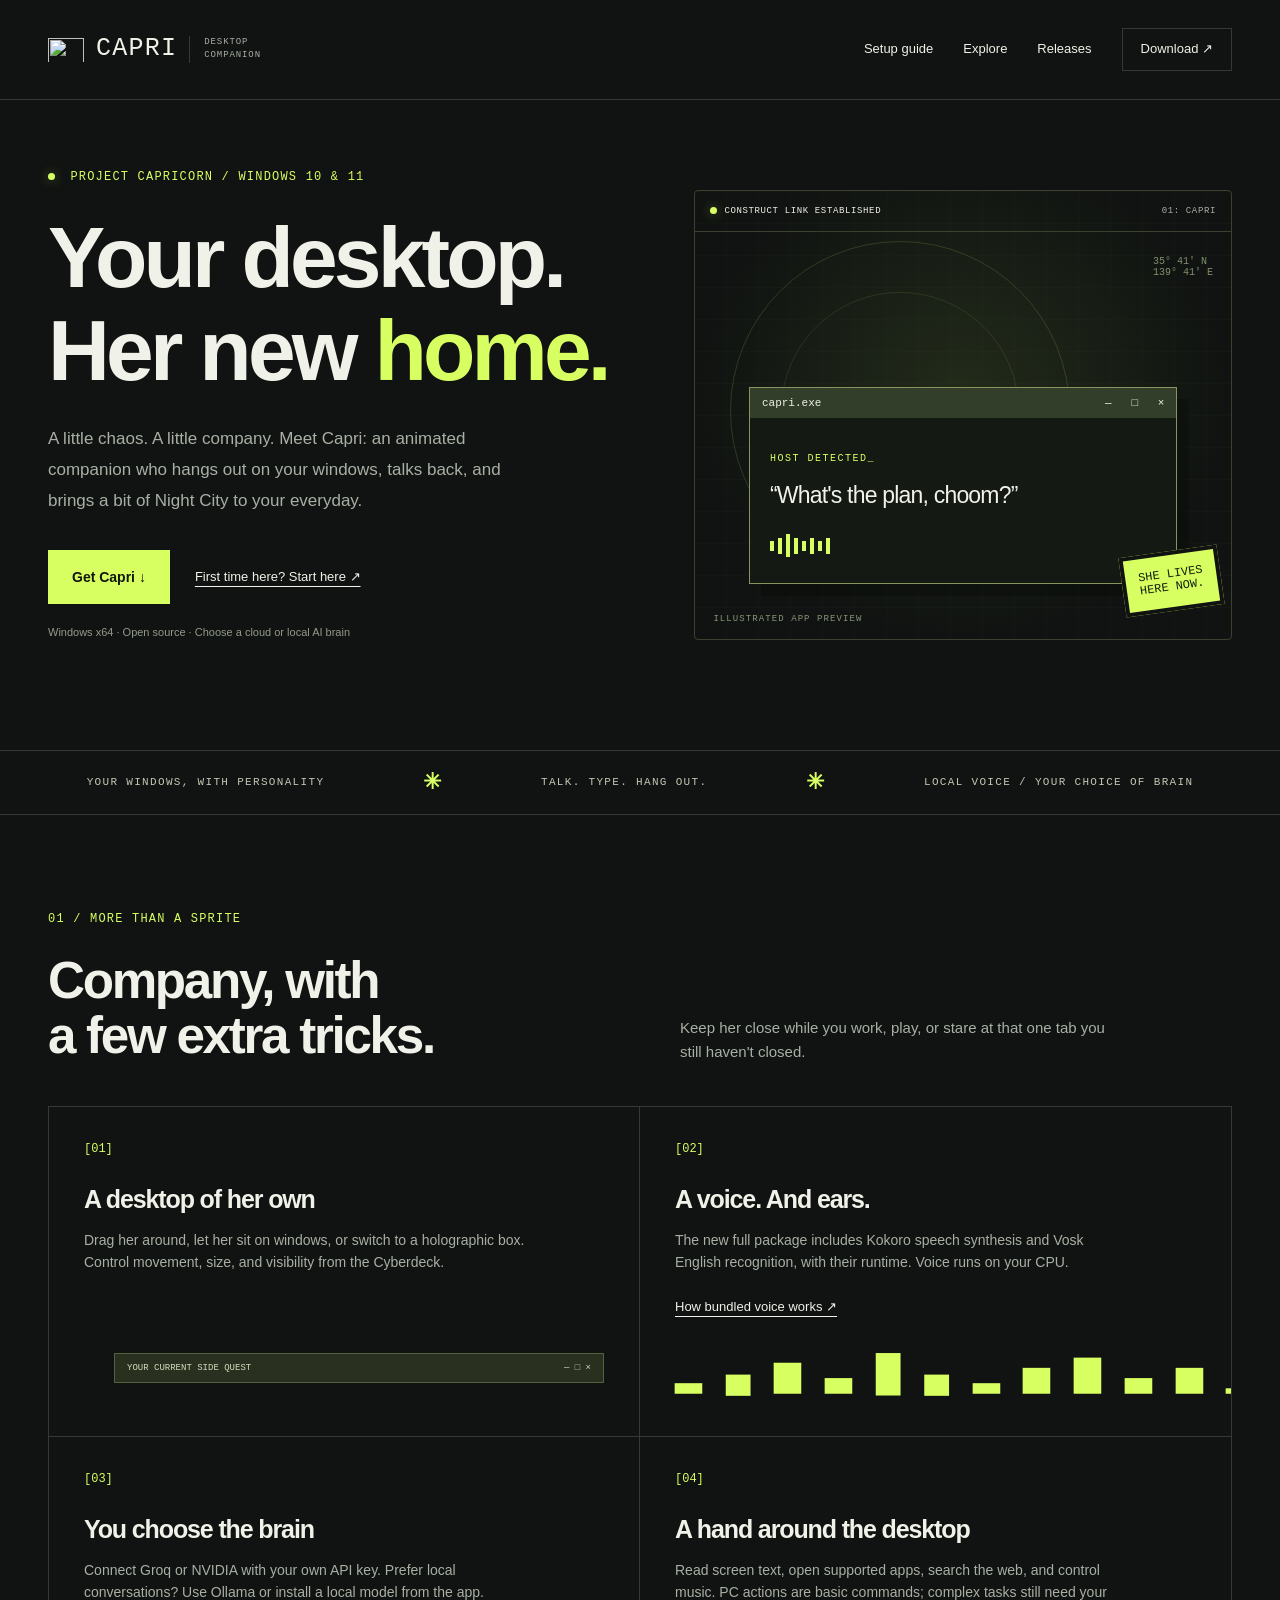
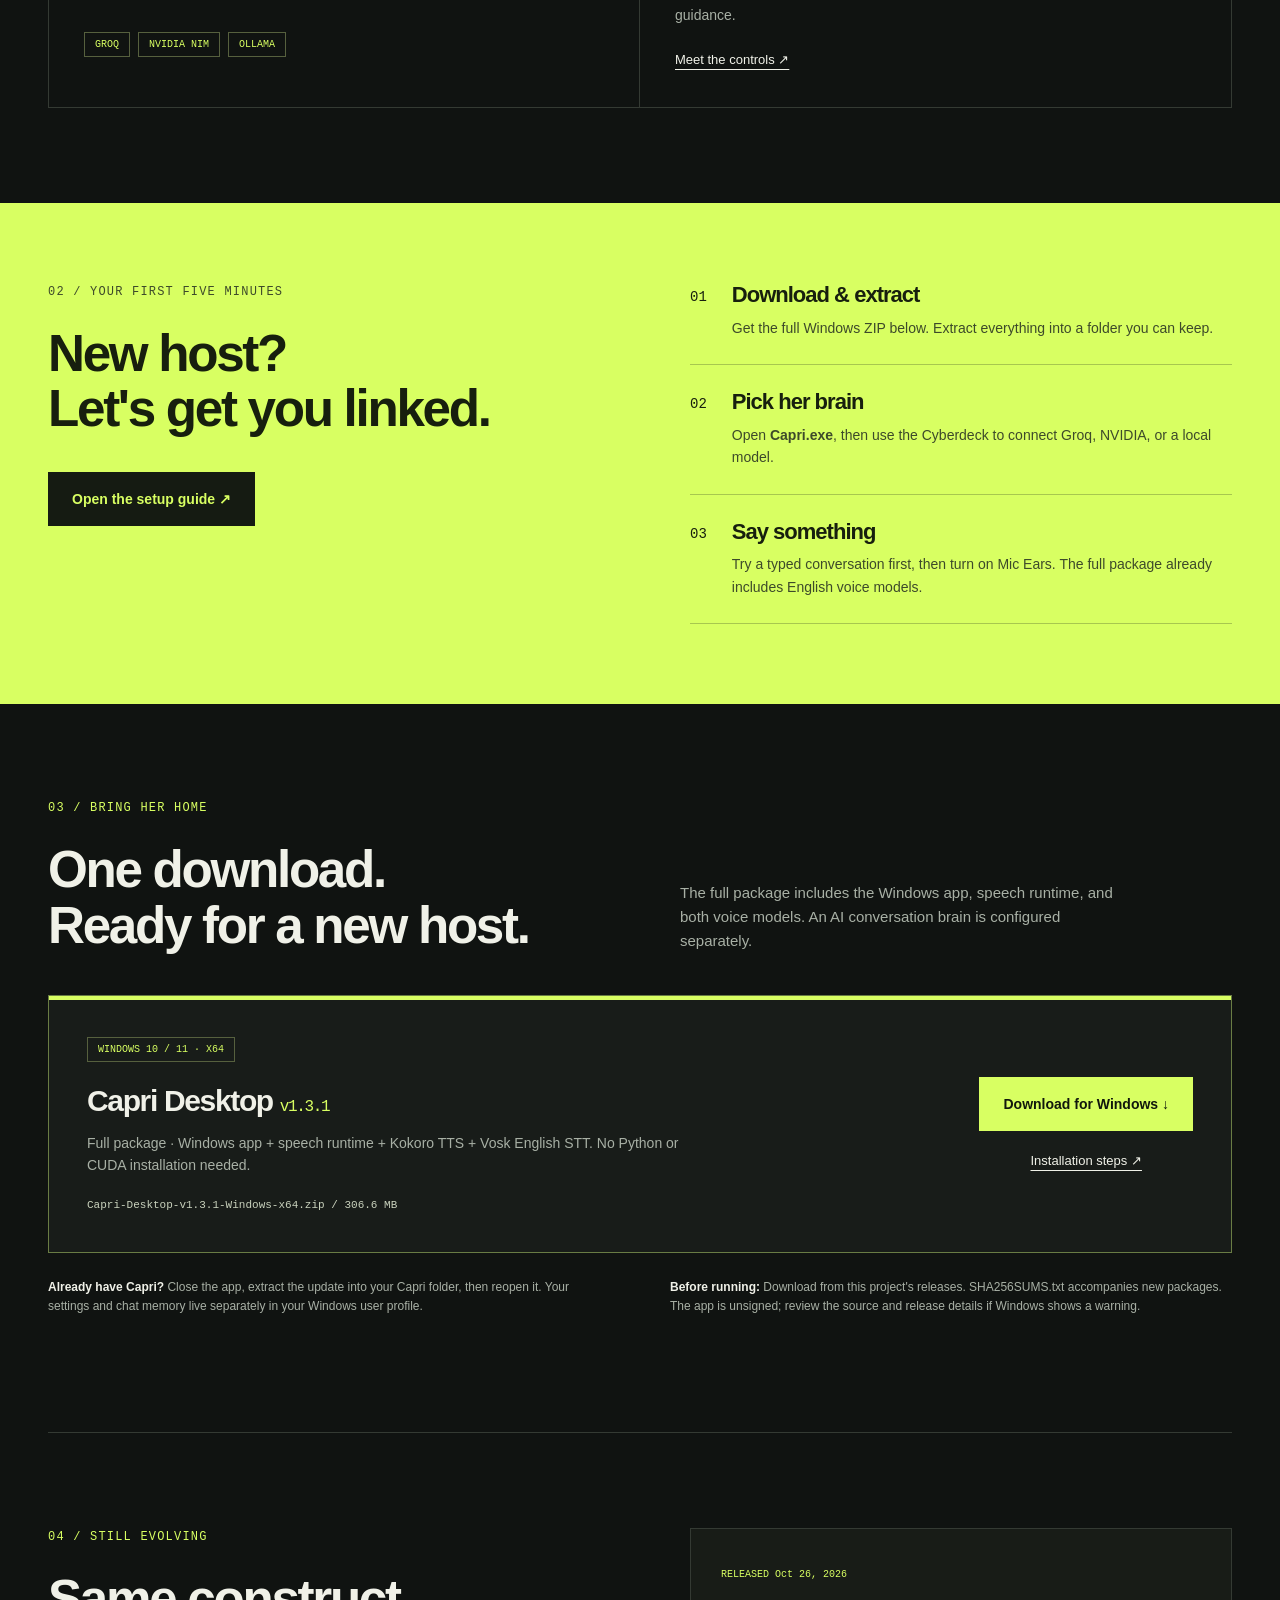
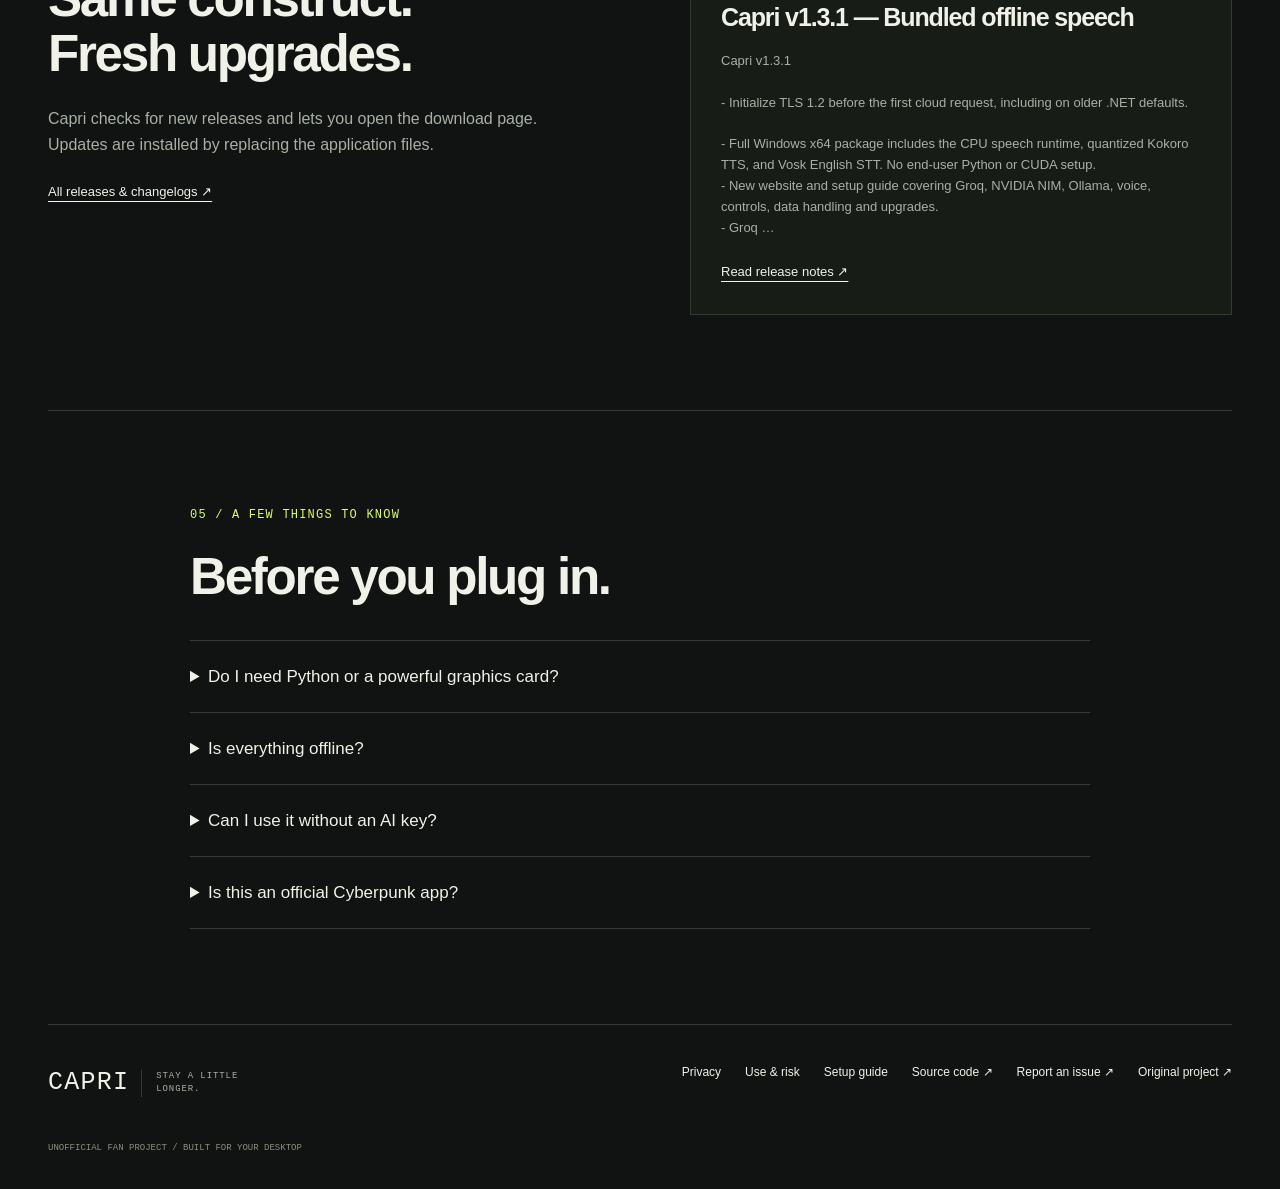
==== commit 3a9f3bd4: "Publish Project Capri privacy, use-at-own-risk notice and AI reporting" ====
--- a/site/index.html
+++ b/site/index.html
@@ -10,4 +10,4 @@
 <section class="wrap section" id="download"><div class="section-heading"><p class="eyebrow">03 / BRING HER HOME</p><h2>One download.<br>Ready for a new host.</h2><p>The full package includes the Windows app, speech runtime, and both voice models. An AI conversation brain is configured separately.</p></div><div class="download-panel"><div><span class="tag">WINDOWS 10 / 11 · X64</span><h3>Capri Desktop <span data-version></span></h3><p id="download-description">Check the latest release for the available Windows package.</p><p class="mono download-meta" id="download-meta">Loading release information…</p></div><div class="download-action"><a class="button primary" data-download href="https://github.com/hawktuahs/capri-cyberpunk/releases/latest">View downloads ↗</a><a class="text-link" href="guide.html#install">Installation steps ↗</a></div></div><div class="download-footnotes"><p><b>Already have Capri?</b> Close the app, extract the update into your Capri folder, then reopen it. Your settings and chat memory live separately in your Windows user profile.</p><p><b>Before running:</b> Download from this project's releases. SHA256SUMS.txt accompanies new packages. The app is unsigned; review the source and release details if Windows shows a warning.</p></div><noscript><p>JavaScript is optional. <a href="https://github.com/hawktuahs/capri-cyberpunk/releases/latest">Find the latest download on GitHub Releases.</a></p></noscript></section>
 <section class="wrap section releases-section" id="releases"><div><p class="eyebrow">04 / STILL EVOLVING</p><h2>Same construct.<br>Fresh upgrades.</h2><p>Capri checks for new releases and lets you open the download page. Updates are installed by replacing the application files.</p><a class="text-link" href="https://github.com/hawktuahs/capri-cyberpunk/releases">All releases &amp; changelogs ↗</a></div><article class="release-card"><span class="mono" id="release-date">LATEST STABLE RELEASE</span><h3 id="release-title">Follow the next chapter.</h3><p id="release-summary">See release notes, downloads, and version history on GitHub.</p><a id="release-link" href="https://github.com/hawktuahs/capri-cyberpunk/releases/latest">Read release notes ↗</a></article></section>
 <section class="wrap section faq"><p class="eyebrow">05 / A FEW THINGS TO KNOW</p><h2>Before you plug in.</h2><details><summary>Do I need Python or a powerful graphics card?</summary><p>The v1.3 full package includes its own speech runtime and English speech models. You don't need Python, CUDA, or a separate voice download. Local LLMs have separate memory requirements; cloud brains don't need a powerful GPU.</p></details><details><summary>Is everything offline?</summary><p>Bundled speech synthesis and English recognition work offline. Groq and NVIDIA conversations use the internet and send your conversation plus collected screen text to the provider. For local conversations, configure a local model. Web search and update checks also use the internet.</p></details><details><summary>Can I use it without an AI key?</summary><p>Yes. Use Ollama or the app's local model installer for AI conversation. Without either, Capri still animates and has a small set of scripted responses and commands.</p></details><details><summary>Is this an official Cyberpunk app?</summary><p>No. Capri Desktop is an unofficial fan project, based on the original desktop companion by lachydotmcg. Character artwork belongs to its respective owners.</p></details></section>
-</main><footer class="wrap footer"><a class="brand" href="./">CAPRI<span>STAY A LITTLE LONGER.</span></a><div><a href="guide.html">Setup guide</a><a href="https://github.com/hawktuahs/capri-cyberpunk">Source code ↗</a><a href="https://github.com/hawktuahs/capri-cyberpunk/issues">Report an issue ↗</a><a href="https://lachydotmcg.github.io/capri-desktop/">Original project ↗</a></div><p>UNOFFICIAL FAN PROJECT / BUILT FOR YOUR DESKTOP</p></footer></body></html>
+</main><footer class="wrap footer"><a class="brand" href="./">CAPRI<span>STAY A LITTLE LONGER.</span></a><div><a href="privacy.html">Privacy</a><a href="terms.html">Use &amp; risk</a><a href="guide.html">Setup guide</a><a href="https://github.com/hawktuahs/capri-cyberpunk">Source code ↗</a><a href="https://github.com/hawktuahs/capri-cyberpunk/issues">Report an issue ↗</a><a href="https://lachydotmcg.github.io/capri-desktop/">Original project ↗</a></div><p>UNOFFICIAL FAN PROJECT / BUILT FOR YOUR DESKTOP</p></footer></body></html>
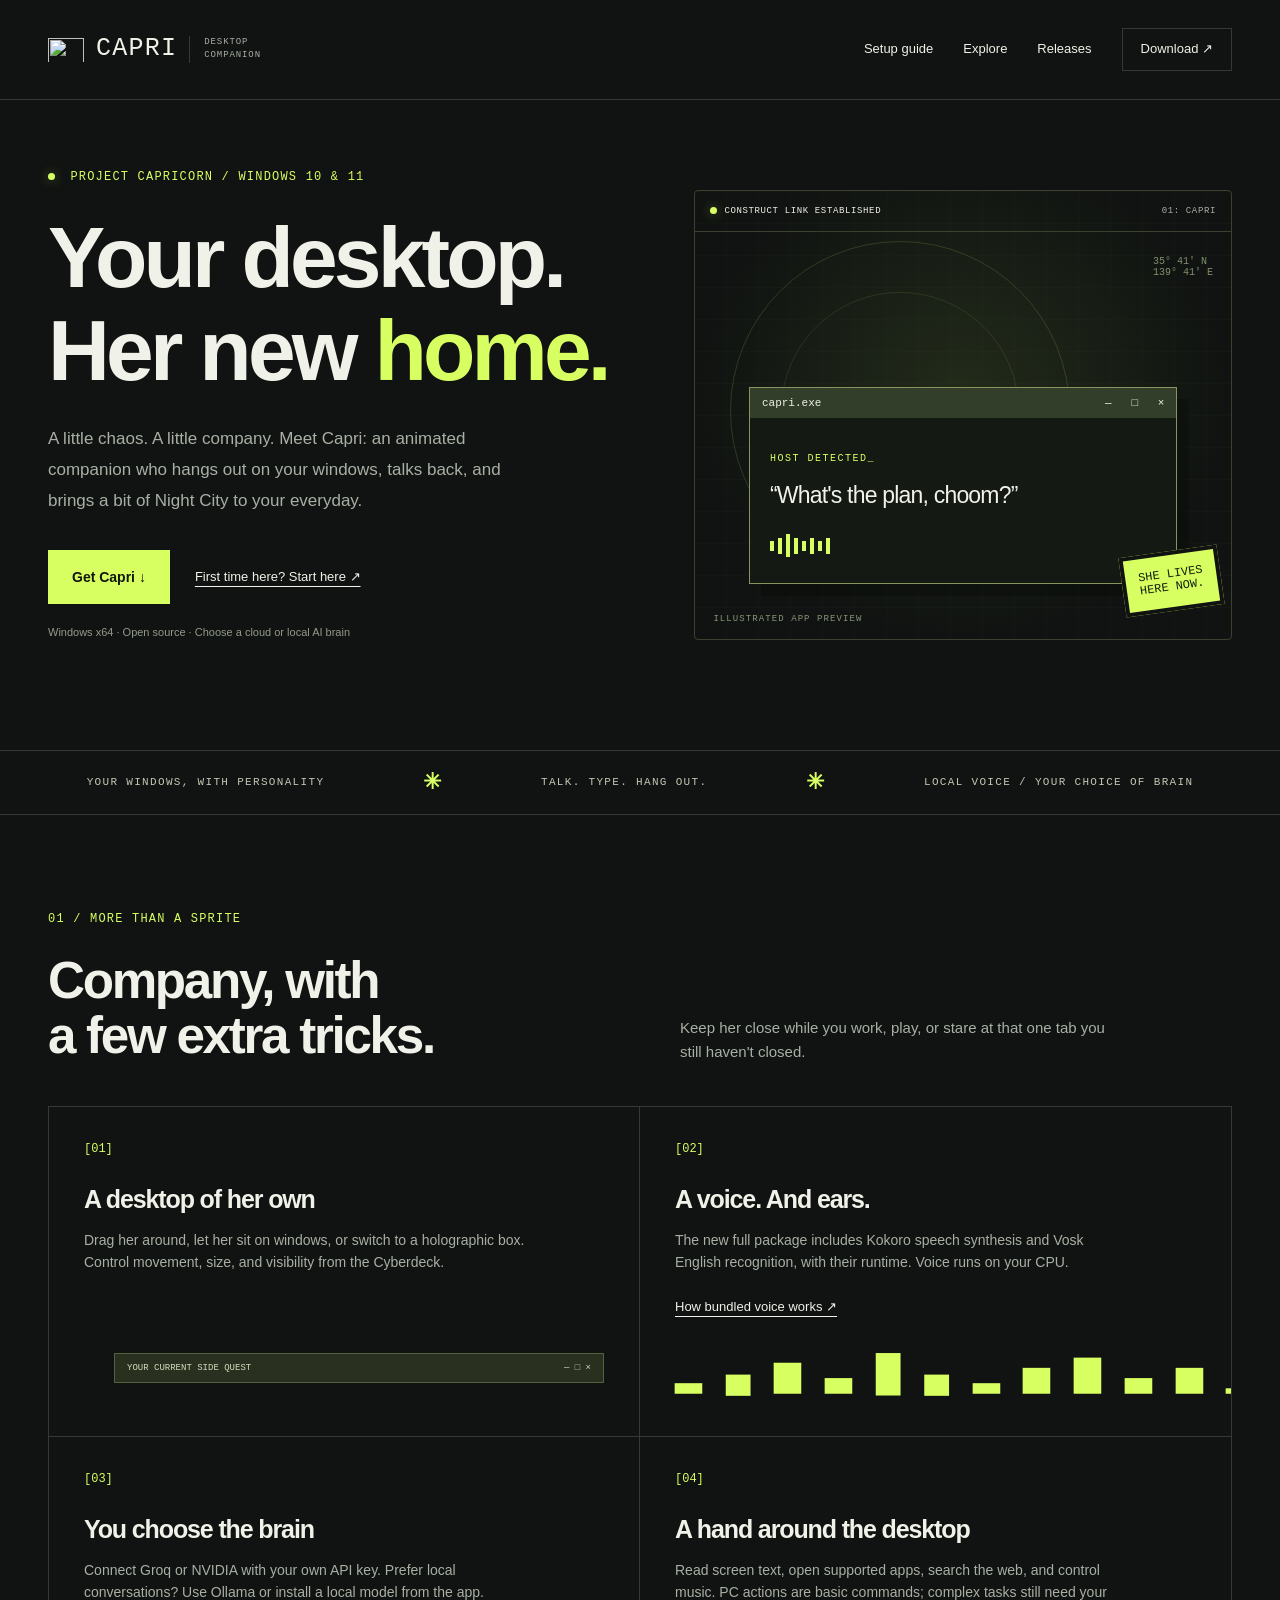
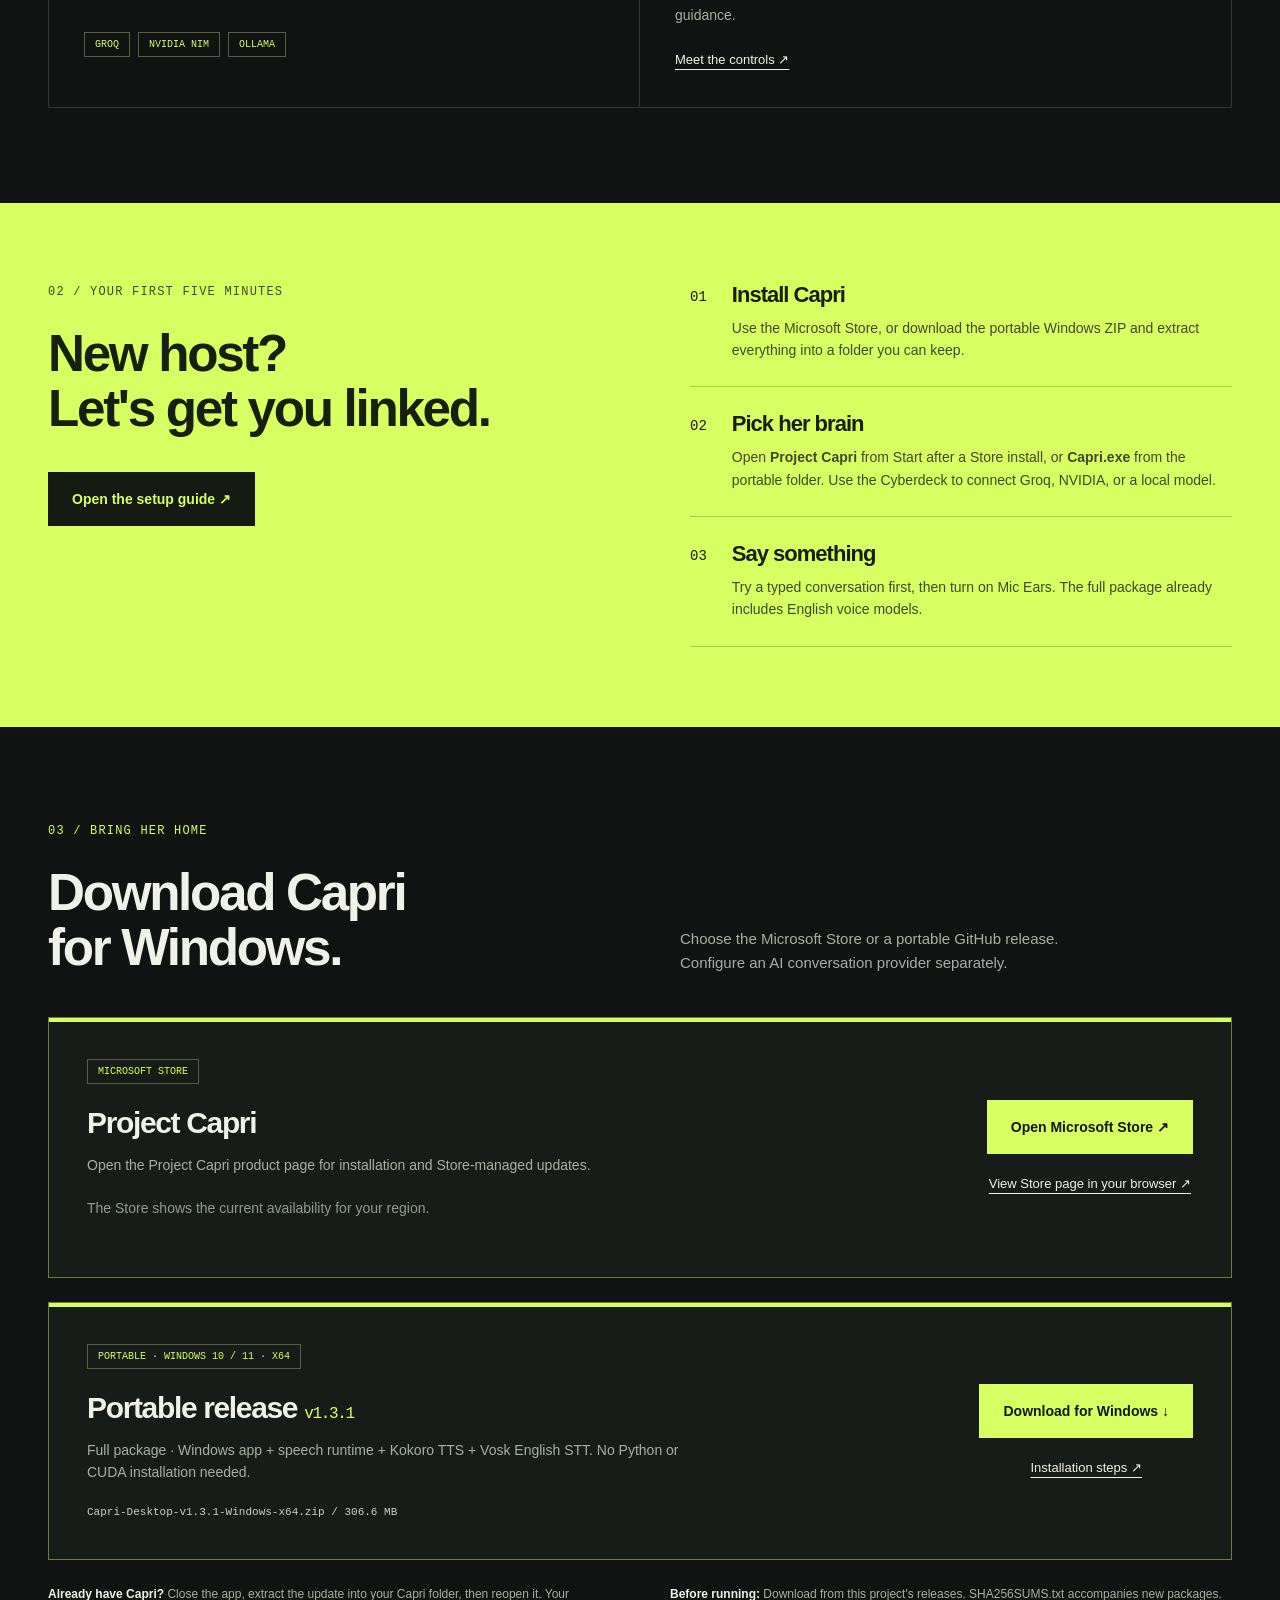
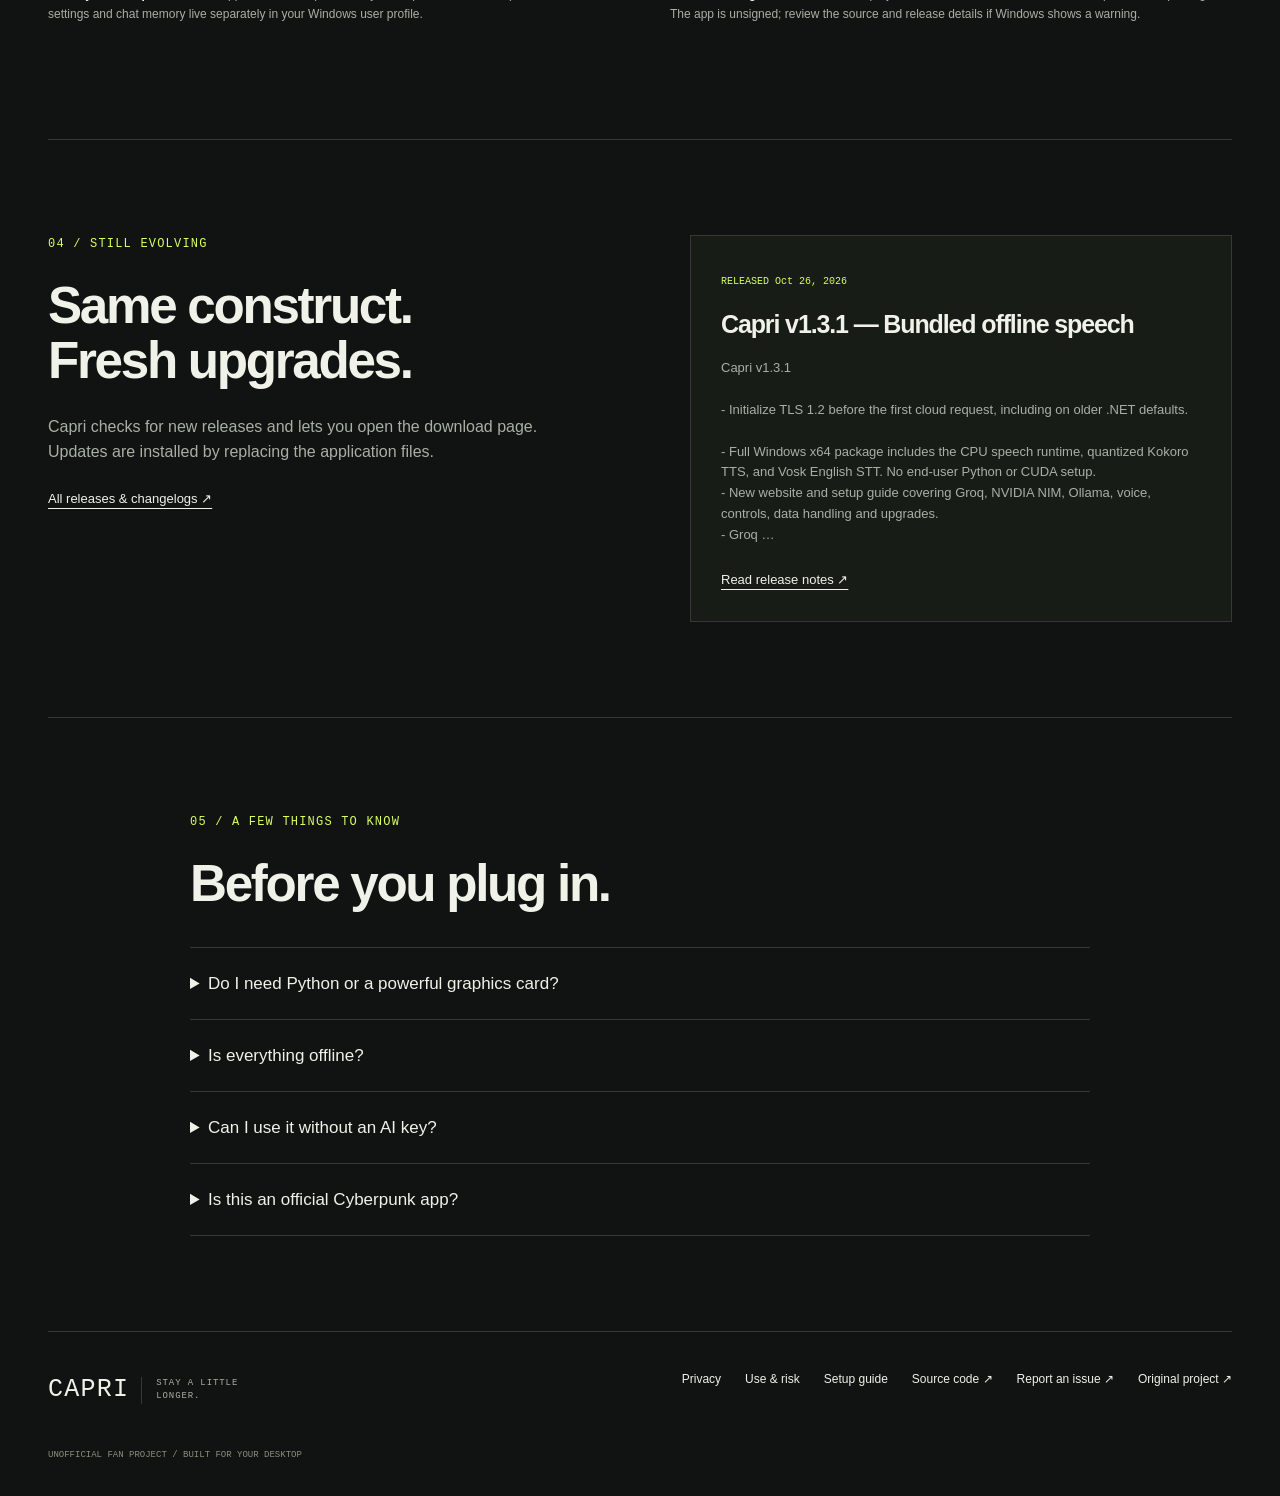
==== commit 0bc3e7f0: "Add Project Capri Microsoft Store links" ====
--- a/site/index.html
+++ b/site/index.html
@@ -6,8 +6,9 @@
 <div class="desktop-scene" aria-label="Animated illustration of Capri sitting on a desktop window"><div class="scene-top"><span class="dot"></span> CONSTRUCT LINK ESTABLISHED <span>01: CAPRI</span></div><div class="orbit"></div><div class="orbit inner"></div><span class="scene-coordinate">35° 41′ N<br>139° 41′ E</span><div class="sprite-character" role="img" aria-label="Capri animated desktop sprite"></div><div class="scene-window"><div class="window-bar"><span>capri.exe</span><span>— &nbsp; □ &nbsp; ×</span></div><div class="window-body"><span class="mono">HOST DETECTED_</span><p>“What's the plan, choom?”</p><div class="wave" aria-hidden="true"><i></i><i></i><i></i><i></i><i></i><i></i><i></i><i></i></div></div></div><span class="scene-label">ILLUSTRATED APP PREVIEW</span><span class="scene-sticker">SHE LIVES<br>HERE NOW.</span></div></section>
 <div class="ticker" aria-hidden="true"><span>YOUR WINDOWS, WITH PERSONALITY</span><b>✳</b><span>TALK. TYPE. HANG OUT.</span><b>✳</b><span>LOCAL VOICE / YOUR CHOICE OF BRAIN</span></div>
 <section class="wrap section" id="features"><div class="section-heading"><p class="eyebrow">01 / MORE THAN A SPRITE</p><h2>Company, with<br>a few extra tricks.</h2><p>Keep her close while you work, play, or stare at that one tab you still haven't closed.</p></div><div class="feature-grid"><article class="feature"><span class="feature-number">[01]</span><h3>A desktop of her own</h3><p>Drag her around, let her sit on windows, or switch to a holographic box. Control movement, size, and visibility from the Cyberdeck.</p><div class="feature-art"><span class="mini-sprite" aria-hidden="true"></span><div class="mini-window">YOUR CURRENT SIDE QUEST <span>— □ ×</span></div></div></article><article class="feature"><span class="feature-number">[02]</span><h3>A voice. And ears.</h3><p>The new full package includes Kokoro speech synthesis and Vosk English recognition, with their runtime. Voice runs on your CPU.</p><a class="text-link" href="guide.html#voice">How bundled voice works ↗</a><div class="audio-decoration" aria-hidden="true">▂ ▄ ▆ ▃ █ ▄ ▂ ▅ ▇ ▃ ▅ ▁ ▄</div></article><article class="feature"><span class="feature-number">[03]</span><h3>You choose the brain</h3><p>Connect Groq or NVIDIA with your own API key. Prefer local conversations? Use Ollama or install a local model from the app.</p><div class="provider-tags"><span>GROQ</span><span>NVIDIA NIM</span><span>OLLAMA</span></div></article><article class="feature"><span class="feature-number">[04]</span><h3>A hand around the desktop</h3><p>Read screen text, open supported apps, search the web, and control music. PC actions are basic commands; complex tasks still need your guidance.</p><a class="text-link" href="guide.html#controls">Meet the controls ↗</a></article></div></section>
-<section class="start-section"><div class="wrap start-layout"><div><p class="eyebrow">02 / YOUR FIRST FIVE MINUTES</p><h2>New host?<br>Let's get you linked.</h2><a class="button dark" href="guide.html">Open the setup guide ↗</a></div><ol class="onboarding"><li><span>01</span><div><h3>Download &amp; extract</h3><p>Get the full Windows ZIP below. Extract everything into a folder you can keep.</p></div></li><li><span>02</span><div><h3>Pick her brain</h3><p>Open <strong>Capri.exe</strong>, then use the Cyberdeck to connect Groq, NVIDIA, or a local model.</p></div></li><li><span>03</span><div><h3>Say something</h3><p>Try a typed conversation first, then turn on Mic Ears. The full package already includes English voice models.</p></div></li></ol></div></section>
-<section class="wrap section" id="download"><div class="section-heading"><p class="eyebrow">03 / BRING HER HOME</p><h2>One download.<br>Ready for a new host.</h2><p>The full package includes the Windows app, speech runtime, and both voice models. An AI conversation brain is configured separately.</p></div><div class="download-panel"><div><span class="tag">WINDOWS 10 / 11 · X64</span><h3>Capri Desktop <span data-version></span></h3><p id="download-description">Check the latest release for the available Windows package.</p><p class="mono download-meta" id="download-meta">Loading release information…</p></div><div class="download-action"><a class="button primary" data-download href="https://github.com/hawktuahs/capri-cyberpunk/releases/latest">View downloads ↗</a><a class="text-link" href="guide.html#install">Installation steps ↗</a></div></div><div class="download-footnotes"><p><b>Already have Capri?</b> Close the app, extract the update into your Capri folder, then reopen it. Your settings and chat memory live separately in your Windows user profile.</p><p><b>Before running:</b> Download from this project's releases. SHA256SUMS.txt accompanies new packages. The app is unsigned; review the source and release details if Windows shows a warning.</p></div><noscript><p>JavaScript is optional. <a href="https://github.com/hawktuahs/capri-cyberpunk/releases/latest">Find the latest download on GitHub Releases.</a></p></noscript></section>
+<section class="start-section"><div class="wrap start-layout"><div><p class="eyebrow">02 / YOUR FIRST FIVE MINUTES</p><h2>New host?<br>Let's get you linked.</h2><a class="button dark" href="guide.html">Open the setup guide ↗</a></div><ol class="onboarding"><li><span>01</span><div><h3>Install Capri</h3><p>Use the Microsoft Store, or download the portable Windows ZIP and extract everything into a folder you can keep.</p></div></li><li><span>02</span><div><h3>Pick her brain</h3><p>Open <strong>Project Capri</strong> from Start after a Store install, or <strong>Capri.exe</strong> from the portable folder. Use the Cyberdeck to connect Groq, NVIDIA, or a local model.</p></div></li><li><span>03</span><div><h3>Say something</h3><p>Try a typed conversation first, then turn on Mic Ears. The full package already includes English voice models.</p></div></li></ol></div></section>
+<section class="wrap section" id="download"><div class="section-heading"><p class="eyebrow">03 / BRING HER HOME</p><h2>Download Capri<br>for Windows.</h2><p>Choose the Microsoft Store or a portable GitHub release. Configure an AI conversation provider separately.</p></div><div class="download-panel" id="microsoft-store" style="margin-bottom:24px"><div><span class="tag">MICROSOFT STORE</span><h3>Project Capri</h3><p>Open the Project Capri product page for installation and Store-managed updates.</p><p class="fine">The Store shows the current availability for your region.</p></div><div class="download-action"><a class="button primary" href="ms-windows-store://pdp/?productid=9P7HNMBPH371" aria-label="Open Project Capri in the Microsoft Store app">Open Microsoft Store ↗</a><a class="text-link" href="https://apps.microsoft.com/detail/9P7HNMBPH371">View Store page in your browser ↗</a></div></div><div class="download-panel"><div><span class="tag">PORTABLE · WINDOWS 10 / 11 · X64</span><h3>Portable release <span data-version></span></h3><p id="download-description">Check the latest release for the available Windows package.</p><p class="mono download-meta" id="download-meta">Loading release information…</p></div><div class="download-action"><a class="button primary" data-download href="https://github.com/hawktuahs/capri-cyberpunk/releases/latest">View downloads ↗</a><a class="text-link" href="guide.html#install">Installation steps ↗</a></div></div><div class="download-footnotes"><p><b>Already have Capri?</b> Close the app, extract the update into your Capri folder, then reopen it. Your settings and chat memory live separately in your Windows user profile.</p><p><b>Before running:</b> Download from this project's releases. SHA256SUMS.txt accompanies new packages. The app is unsigned; review the source and release details if Windows shows a warning.</p></div><noscript><p>JavaScript is optional. <a href="https://github.com/hawktuahs/capri-cyberpunk/releases/latest">Find the latest download on GitHub Releases.</a></p></noscript></section>
 <section class="wrap section releases-section" id="releases"><div><p class="eyebrow">04 / STILL EVOLVING</p><h2>Same construct.<br>Fresh upgrades.</h2><p>Capri checks for new releases and lets you open the download page. Updates are installed by replacing the application files.</p><a class="text-link" href="https://github.com/hawktuahs/capri-cyberpunk/releases">All releases &amp; changelogs ↗</a></div><article class="release-card"><span class="mono" id="release-date">LATEST STABLE RELEASE</span><h3 id="release-title">Follow the next chapter.</h3><p id="release-summary">See release notes, downloads, and version history on GitHub.</p><a id="release-link" href="https://github.com/hawktuahs/capri-cyberpunk/releases/latest">Read release notes ↗</a></article></section>
 <section class="wrap section faq"><p class="eyebrow">05 / A FEW THINGS TO KNOW</p><h2>Before you plug in.</h2><details><summary>Do I need Python or a powerful graphics card?</summary><p>The v1.3 full package includes its own speech runtime and English speech models. You don't need Python, CUDA, or a separate voice download. Local LLMs have separate memory requirements; cloud brains don't need a powerful GPU.</p></details><details><summary>Is everything offline?</summary><p>Bundled speech synthesis and English recognition work offline. Groq and NVIDIA conversations use the internet and send your conversation plus collected screen text to the provider. For local conversations, configure a local model. Web search and update checks also use the internet.</p></details><details><summary>Can I use it without an AI key?</summary><p>Yes. Use Ollama or the app's local model installer for AI conversation. Without either, Capri still animates and has a small set of scripted responses and commands.</p></details><details><summary>Is this an official Cyberpunk app?</summary><p>No. Capri Desktop is an unofficial fan project, based on the original desktop companion by lachydotmcg. Character artwork belongs to its respective owners.</p></details></section>
 </main><footer class="wrap footer"><a class="brand" href="./">CAPRI<span>STAY A LITTLE LONGER.</span></a><div><a href="privacy.html">Privacy</a><a href="terms.html">Use &amp; risk</a><a href="guide.html">Setup guide</a><a href="https://github.com/hawktuahs/capri-cyberpunk">Source code ↗</a><a href="https://github.com/hawktuahs/capri-cyberpunk/issues">Report an issue ↗</a><a href="https://lachydotmcg.github.io/capri-desktop/">Original project ↗</a></div><p>UNOFFICIAL FAN PROJECT / BUILT FOR YOUR DESKTOP</p></footer></body></html>
+
